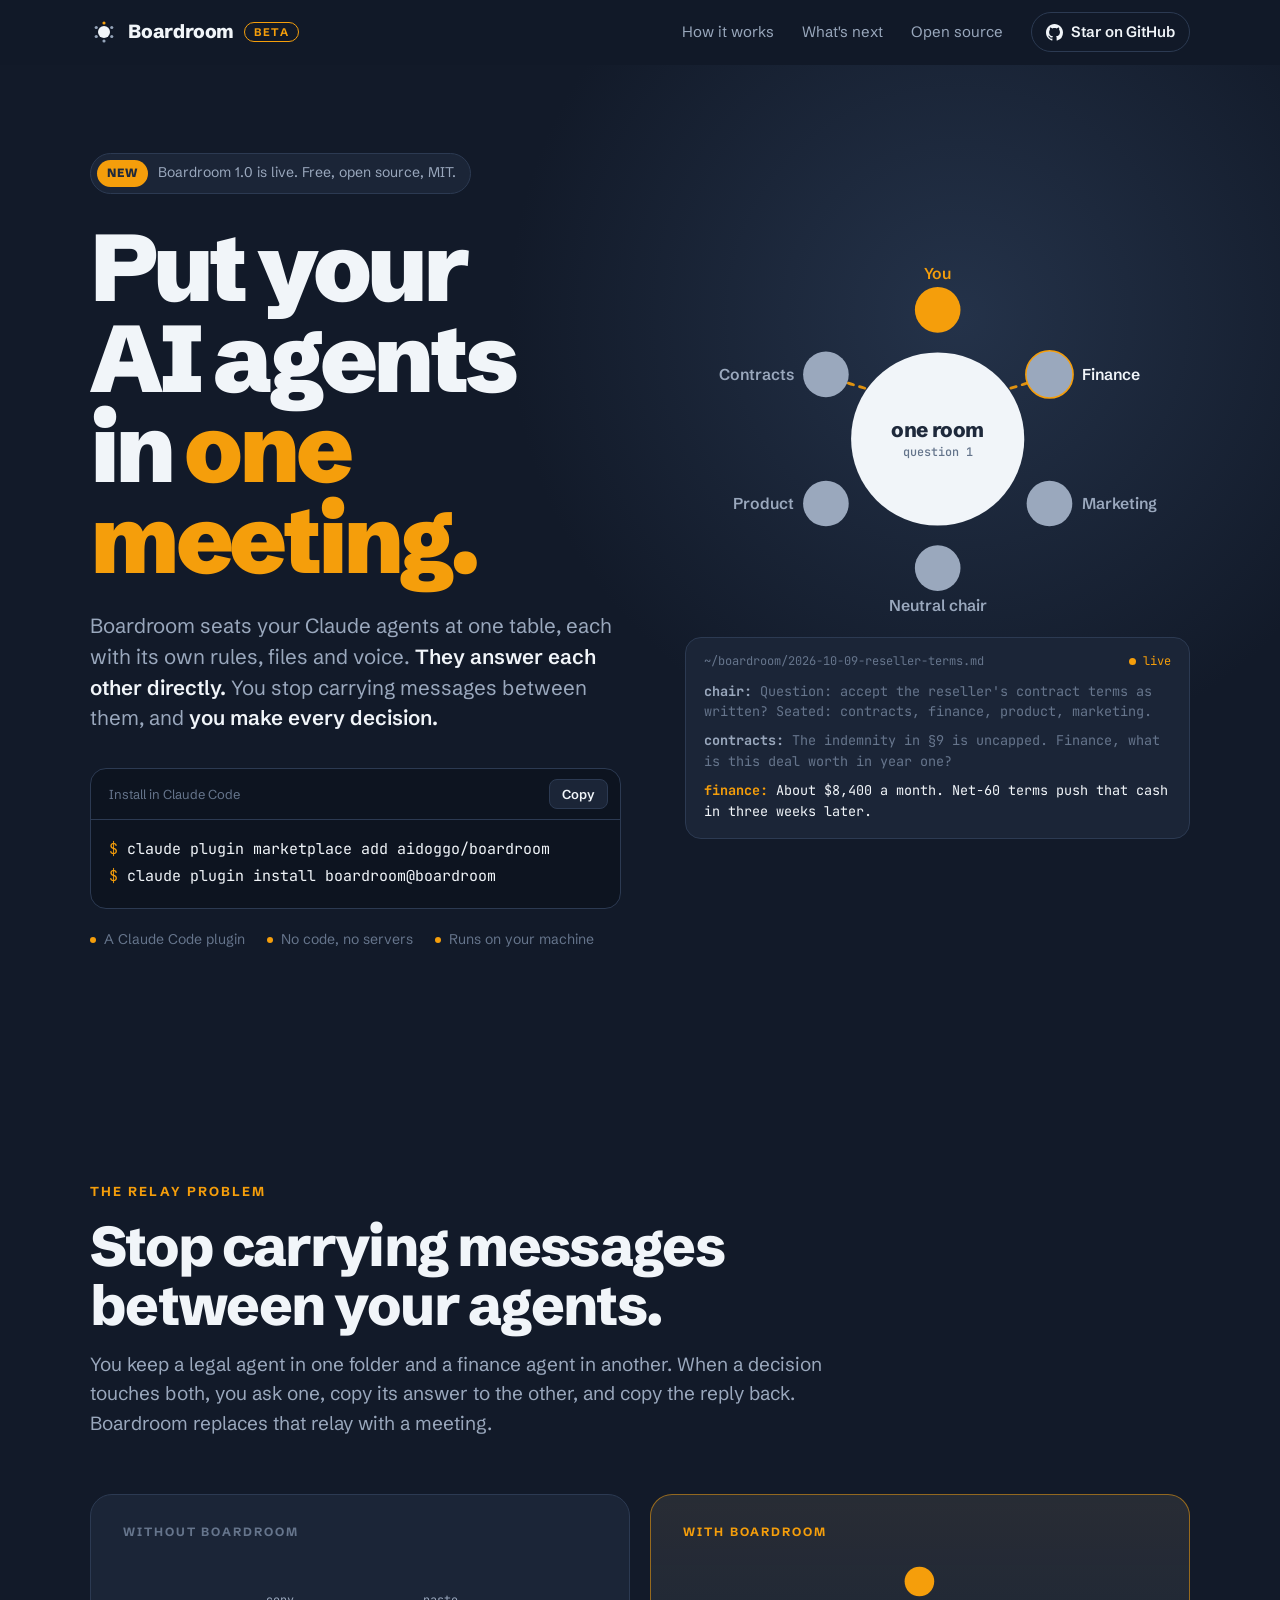
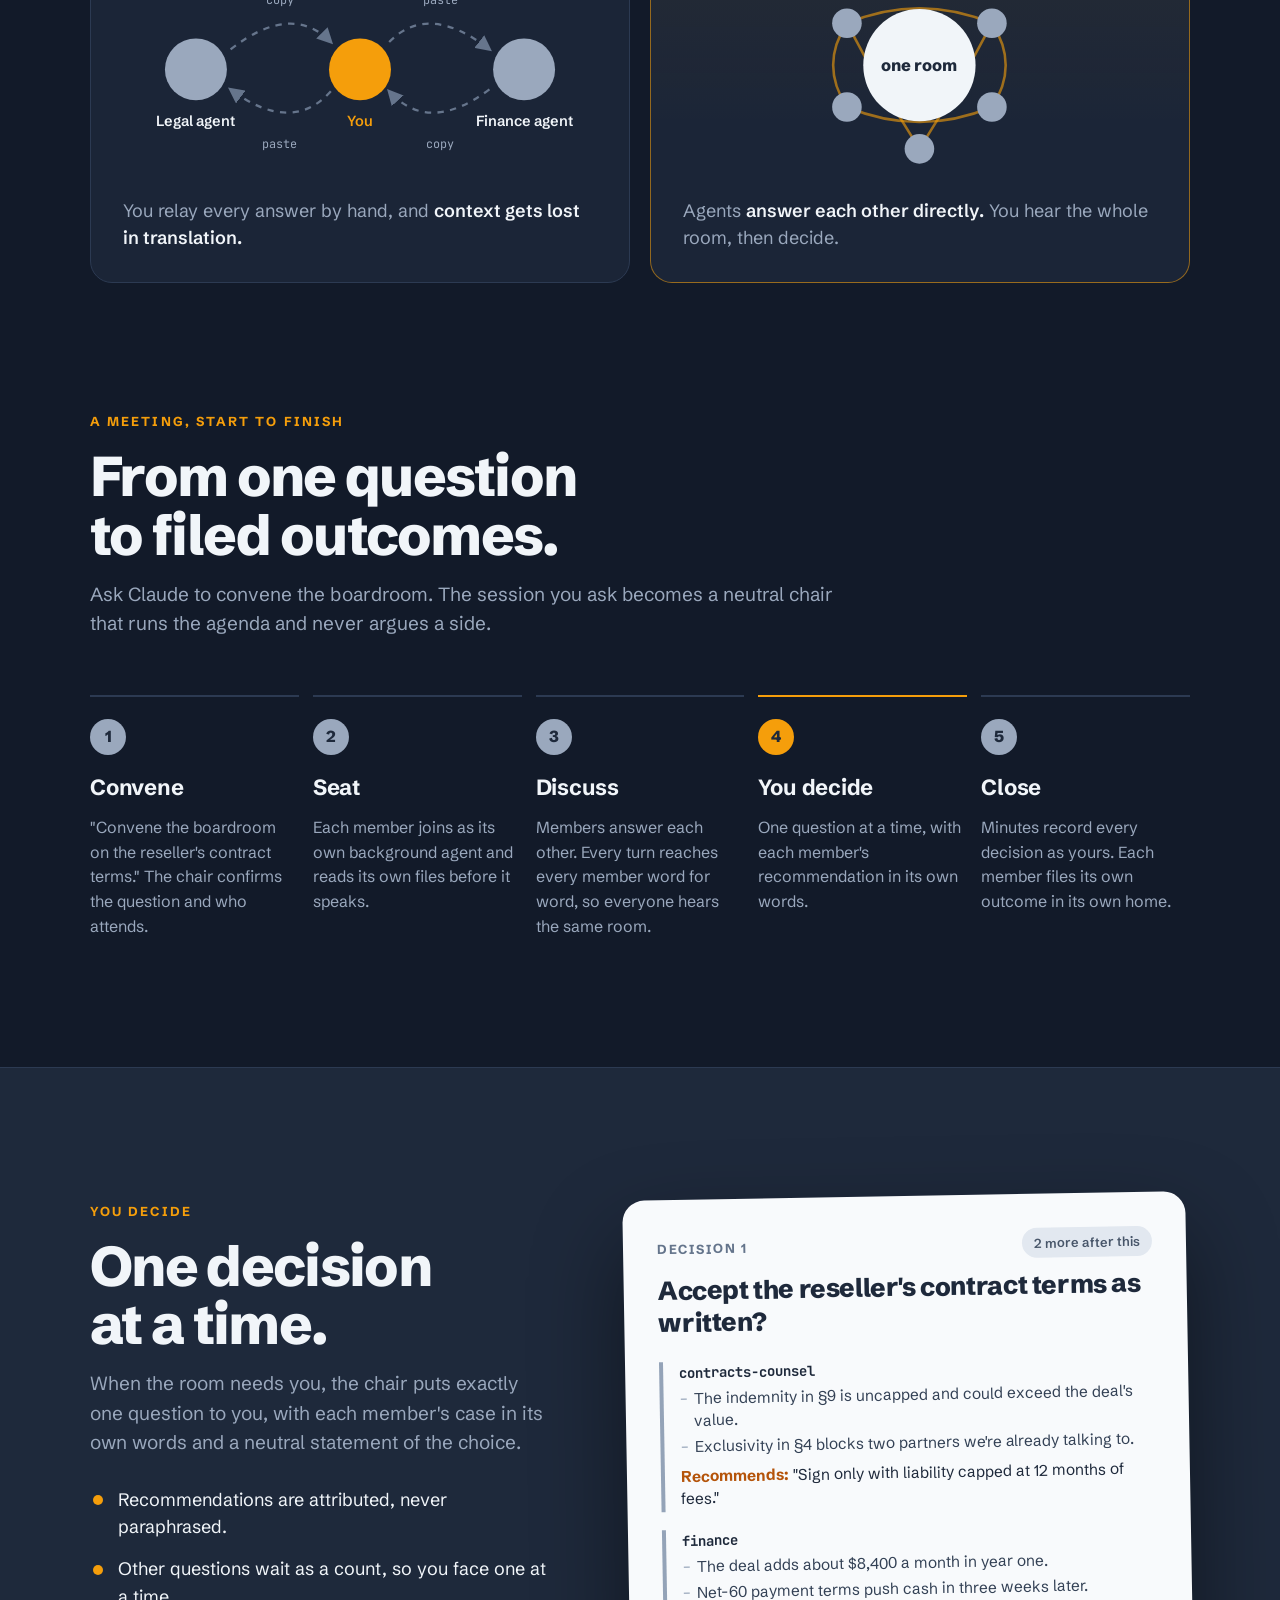
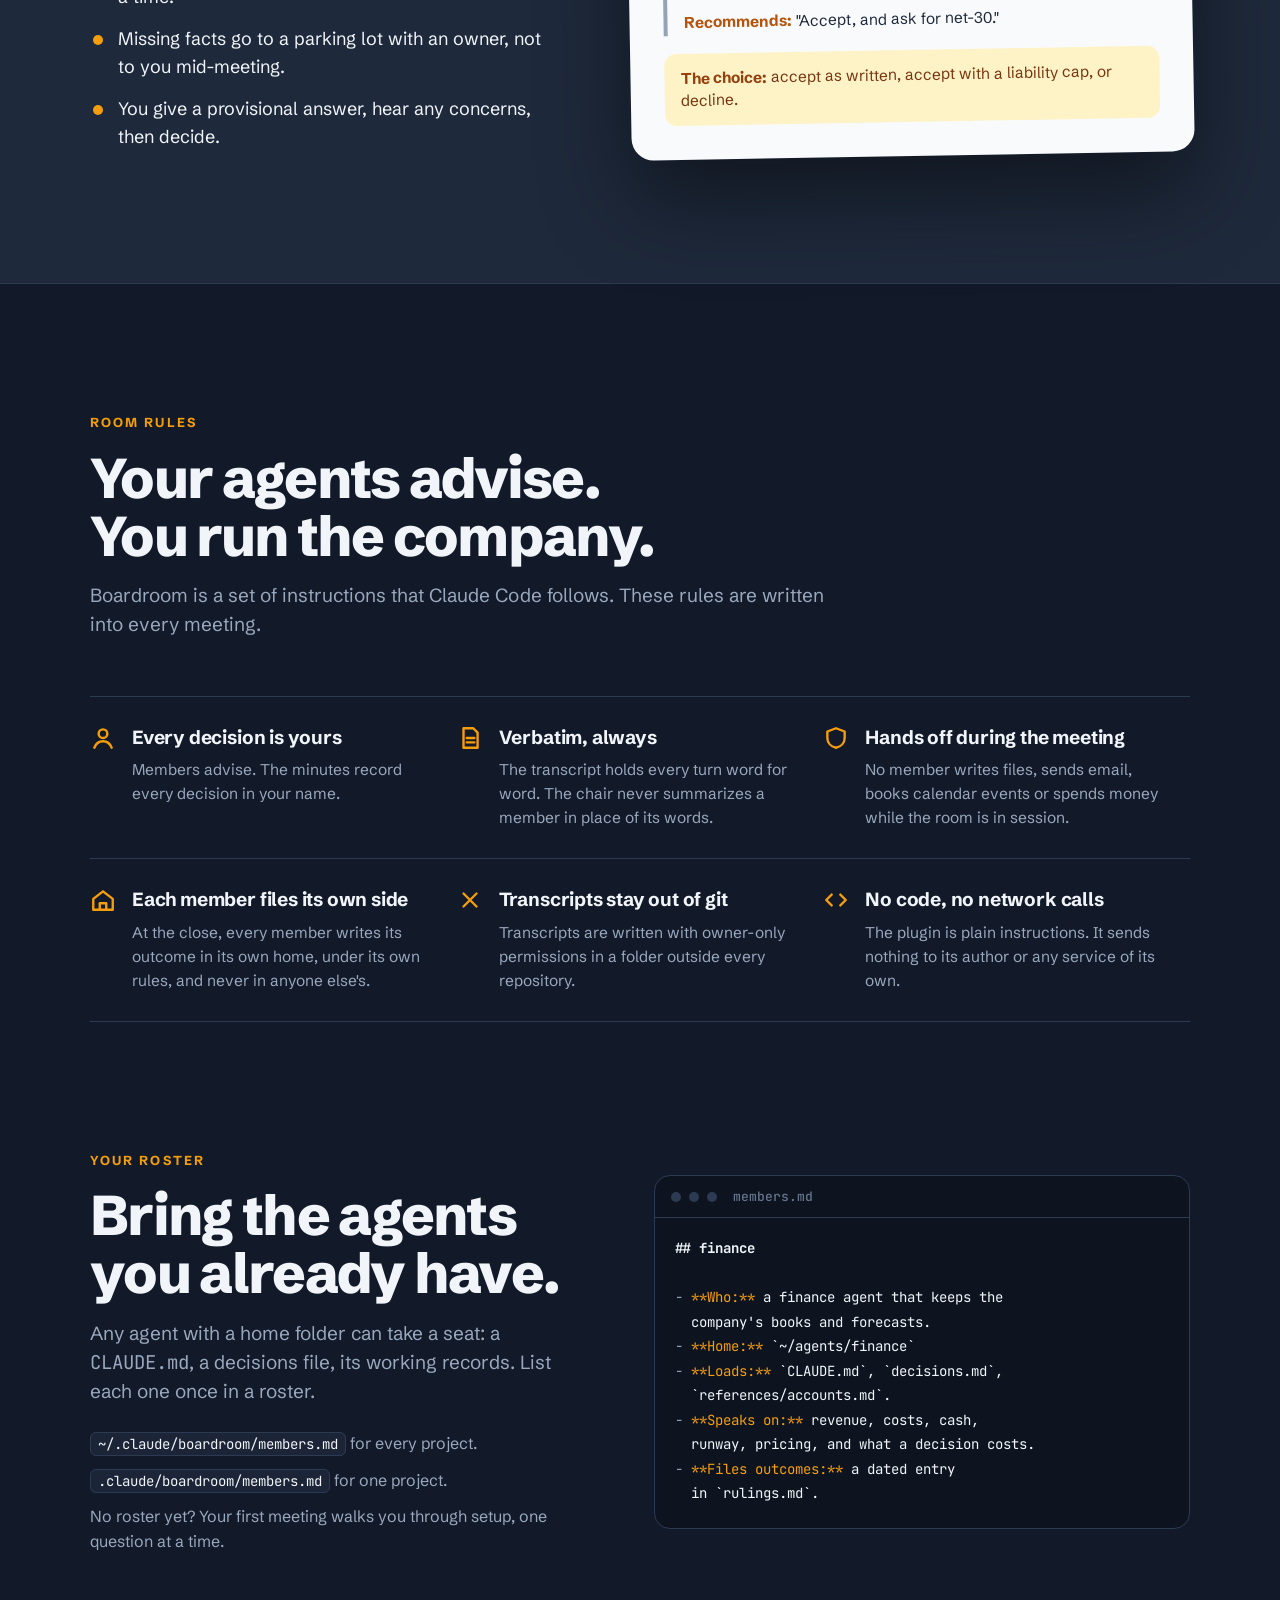
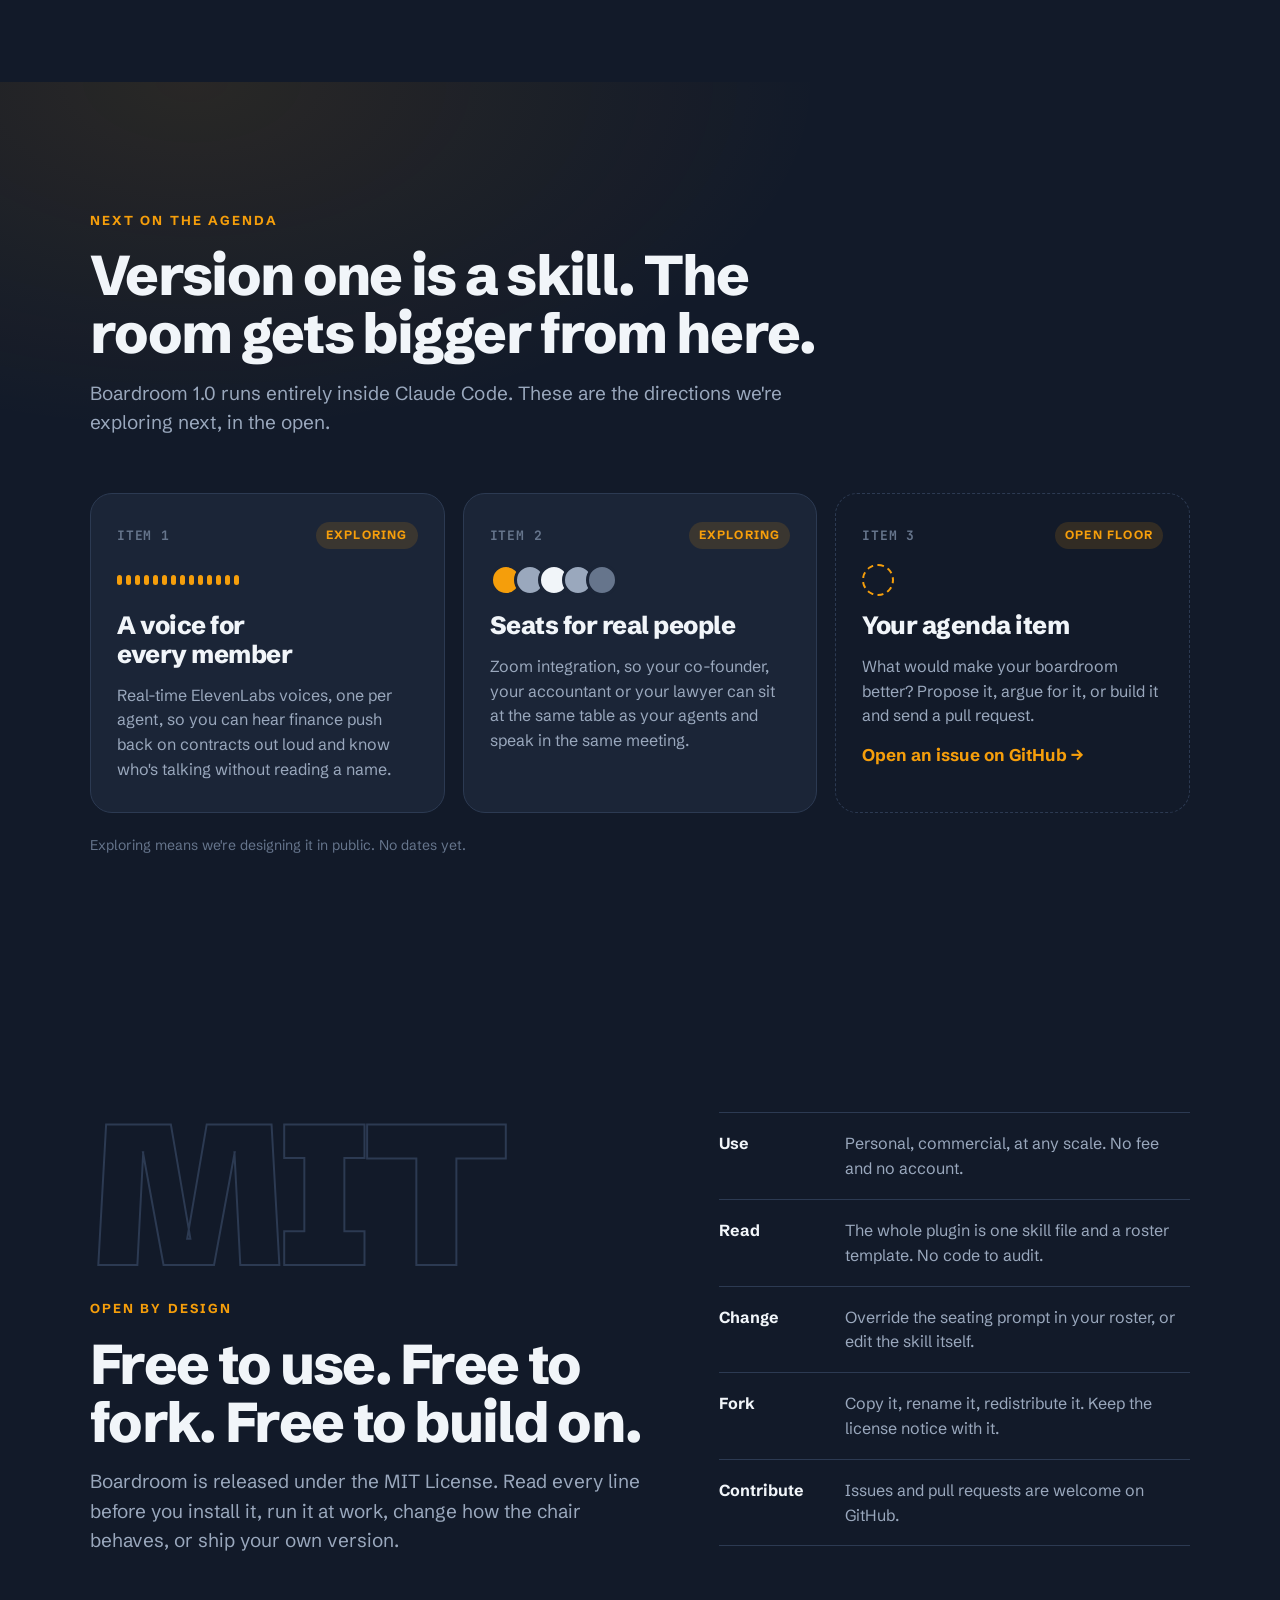
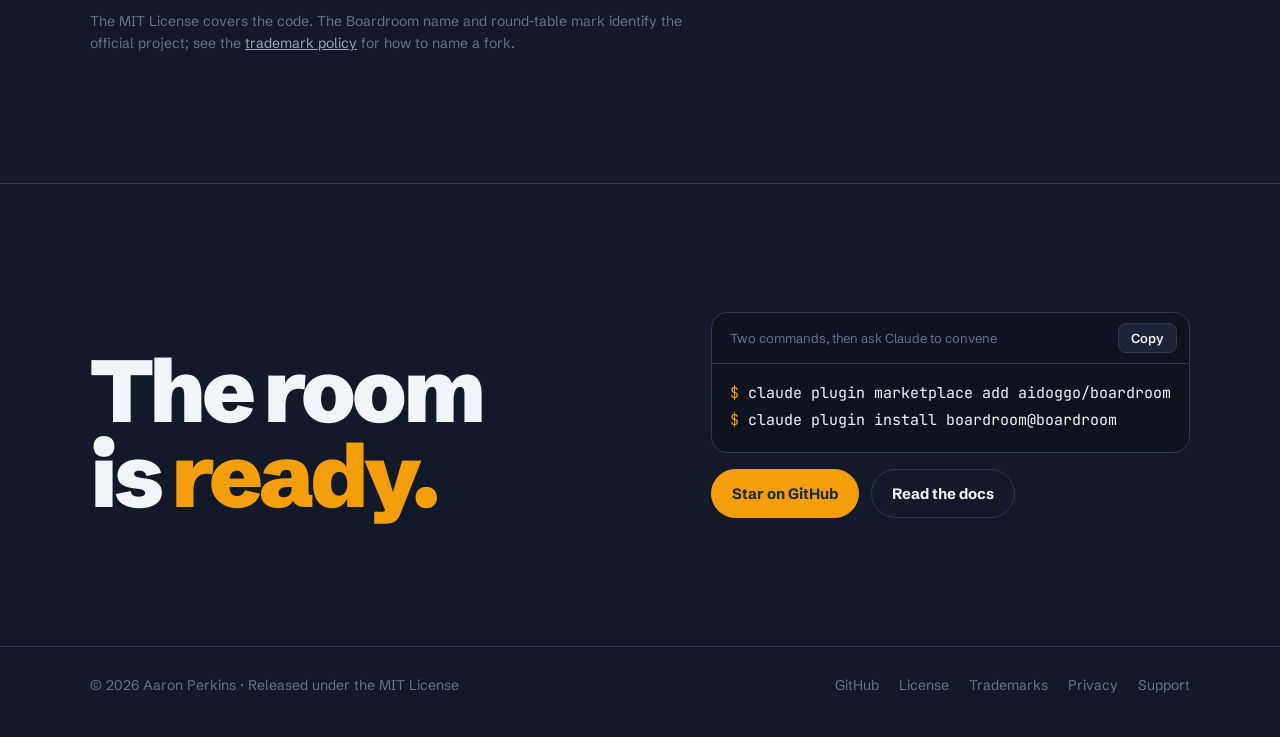
==== docs/index.html @ 05ef6724 "docs: add launch landing page and trademark policy Adds a GitHub Pages-ready landing page in docs/ (" ====
<!doctype html>
<html lang="en">
<head>
<meta charset="utf-8">
<meta name="viewport" content="width=device-width, initial-scale=1, viewport-fit=cover">
<title>Boardroom</title>
<meta name="description" content="Boardroom is a free, open-source Claude Code plugin that puts your AI agents in one meeting. They answer each other directly. You make every decision.">
<meta property="og:title" content="Boardroom: put your AI agents in one meeting">
<meta property="og:description" content="A free, open-source Claude Code plugin. Your agents answer each other directly, each with its own rules, files and voice. You make every decision.">
<meta property="og:image" content="https://aidoggo.github.io/boardroom/og.png">
<meta property="og:url" content="https://aidoggo.github.io/boardroom/">
<meta name="twitter:card" content="summary_large_image">
<link rel="icon" href="icon.png">
<link rel="preconnect" href="https://fonts.googleapis.com">
<link rel="preconnect" href="https://fonts.gstatic.com" crossorigin>
<link rel="stylesheet" href="https://fonts.googleapis.com/css2?family=Schibsted+Grotesk:wght@400;500;600;700;800;900&family=JetBrains+Mono:wght@400;500;700&display=swap">
<style>
/* Layout: one long dark boardroom. A live meeting at the top, then the agenda in the order a meeting runs. */
:root{
  color-scheme:dark;
  --night:#121a29;      /* page ground */
  --slate:#1e293b;      /* brand slate */
  --panel:#1b2537;      /* raised panels */
  --line:#2c3a52;       /* hairlines */
  --ink:#f1f5f9;        /* primary text, the table */
  --mute:#9aa8bd;       /* secondary text, member seats */
  --dim:#66758c;        /* captions */
  --amber:#f59e0b;      /* you */
  --amber-soft:rgba(245,158,11,.14);
  --paper:#f8fafc;      /* decision card */
  --paper-ink:#1e293b;
  --paper-mute:#475569;
  --display:"Schibsted Grotesk",-apple-system,"SF Pro Display",system-ui,sans-serif;
  --body:"Schibsted Grotesk",-apple-system,system-ui,"Segoe UI",sans-serif;
  --mono:"JetBrains Mono","SF Mono",ui-monospace,Menlo,Consolas,monospace;
  --wrap:1180px;
}
*{box-sizing:border-box}
html{scroll-behavior:smooth}
@media (prefers-reduced-motion:reduce){html{scroll-behavior:auto}}
body{margin:0;background:var(--night);color:var(--ink);font-family:var(--body);font-size:17px;line-height:1.55;-webkit-font-smoothing:antialiased;overflow-x:hidden}
a{color:inherit}
a:focus-visible,button:focus-visible{outline:2px solid var(--amber);outline-offset:3px;border-radius:6px}
.wrap{max-width:var(--wrap);margin:0 auto;padding-inline:clamp(16px,4vw,40px)}
h1,h2,h3{font-family:var(--display);text-wrap:balance;margin:0}
p{margin:0}
.eyebrow{font-size:13px;font-weight:700;letter-spacing:.16em;text-transform:uppercase;color:var(--amber)}
.mono{font-family:var(--mono)}
section{padding-block:clamp(72px,10vw,128px)}
.sec-head{display:grid;gap:16px;max-width:760px;margin-bottom:clamp(36px,5vw,56px)}
.sec-head h2{font-size:clamp(34px,5vw,56px);line-height:1.04;font-weight:800;letter-spacing:-.03em}
.sec-head p{font-size:19px;color:var(--mute);max-width:62ch}

/* top bar */
.bar{position:sticky;top:env(safe-area-inset-top,0px);z-index:10;background:rgba(18,26,41,.82);backdrop-filter:blur(12px);-webkit-backdrop-filter:blur(12px);border-bottom:1px solid transparent;transition:border-color .2s}
.bar.scrolled{border-bottom-color:var(--line)}
.bar .wrap{display:flex;align-items:center;justify-content:space-between;gap:16px;height:64px}
.brand{display:flex;align-items:center;gap:10px;font-weight:800;font-size:19px;letter-spacing:-.01em;text-decoration:none}
.brand svg{width:28px;height:28px;flex:none}
.beta{display:inline-block;font-size:11px;font-weight:700;letter-spacing:.14em;color:var(--amber);border:1.5px solid var(--amber);border-radius:999px;padding:3px 9px 2px;line-height:1.2}
.nav{display:flex;align-items:center;gap:clamp(12px,2.4vw,28px);font-size:15px;color:var(--mute)}
.nav a{text-decoration:none}
.nav a:hover{color:var(--ink)}
.nav .hide-sm{display:inline}
@media (max-width:720px){.nav .hide-sm{display:none}}
.gh{display:inline-flex;align-items:center;gap:8px;color:var(--ink)!important;border:1px solid var(--line);border-radius:999px;padding:7px 14px;font-weight:600}
.gh:hover{border-color:var(--mute)}
.gh svg{width:17px;height:17px}

/* hero */
.hero{padding-block:clamp(40px,7vw,88px) clamp(56px,8vw,104px);position:relative;overflow:hidden}
.hero::before{content:"";position:absolute;inset:-20% -10% auto auto;width:900px;height:900px;background:radial-gradient(closest-side,rgba(38,53,77,.9),transparent);pointer-events:none}
.hero .wrap{position:relative;display:grid;grid-template-columns:minmax(0,1.05fr) minmax(0,1fr);gap:clamp(32px,5vw,72px);align-items:center}
@media (max-width:960px){.hero .wrap{grid-template-columns:minmax(0,1fr)}}
.launch{display:inline-flex;flex-wrap:wrap;align-items:center;gap:10px;font-size:14px;color:var(--mute);border:1px solid var(--line);background:var(--panel);border-radius:999px;padding:6px 14px 6px 6px;margin-bottom:28px}
.launch b{background:var(--amber);color:var(--slate);font-weight:800;font-size:12px;letter-spacing:.08em;border-radius:999px;padding:4px 10px}
.hero h1{font-size:clamp(46px,7.4vw,96px);line-height:.96;font-weight:900;letter-spacing:-.045em;margin-bottom:26px}
.hero h1 em{font-style:normal;color:var(--amber)}
.lede{font-size:clamp(18px,1.6vw,21px);line-height:1.5;color:var(--mute);max-width:34em;margin-bottom:34px}
.lede strong{color:var(--ink);font-weight:600}
.install{background:#0d1420;border:1px solid var(--line);border-radius:16px;overflow:hidden;max-width:560px}
.install-top{display:flex;align-items:center;justify-content:space-between;gap:12px;padding:10px 12px 10px 18px;border-bottom:1px solid var(--line);font-size:13px;color:var(--dim)}
.install pre{margin:0;padding:16px 18px 18px;font-family:var(--mono);font-size:clamp(13px,1.35vw,15px);line-height:1.8;color:var(--ink);overflow-x:auto;white-space:pre}
.install pre i{font-style:normal;color:var(--amber);user-select:none}
.copy{font:600 13px var(--body);color:var(--ink);background:var(--panel);border:1px solid var(--line);border-radius:8px;padding:6px 12px;cursor:pointer}
.copy:hover{border-color:var(--mute)}
.copy.ok{color:var(--amber);border-color:var(--amber)}
.hero-meta{display:flex;flex-wrap:wrap;gap:8px 22px;margin-top:20px;font-size:14px;color:var(--dim)}
.hero-meta span{display:inline-flex;align-items:center;gap:8px}
.hero-meta span::before{content:"";width:6px;height:6px;border-radius:50%;background:var(--amber)}

/* the live table */
.room{display:grid;gap:18px;min-width:0}
.table-svg{width:100%;max-width:560px;justify-self:center;height:auto;overflow:visible}
.seat{fill:var(--mute);transition:fill .4s}
.seat.you{fill:var(--amber)}
.seat-label{font:600 40px var(--body);fill:var(--mute);transition:fill .4s}
.seat-label.you{fill:var(--amber)}
.seat-label.on{fill:var(--ink)}
.ring{fill:none;stroke:var(--amber);stroke-width:8;opacity:0;transform-box:fill-box;transform-origin:center}
.ring.on{opacity:1;animation:pulse 1.6s ease-out infinite}
@keyframes pulse{0%{transform:scale(1);opacity:.95}100%{transform:scale(1.9);opacity:0}}
.pass{fill:none;stroke:var(--amber);stroke-width:7;stroke-linecap:round;stroke-dasharray:14 16;opacity:0;transition:opacity .35s}
.pass.on{opacity:.9;animation:flow 1s linear infinite}
@keyframes flow{to{stroke-dashoffset:-30}}
.tabletop{fill:var(--ink)}
.table-word{font:800 52px var(--display);fill:var(--slate);letter-spacing:-.02em}
.table-sub{font:500 30px var(--mono);fill:#64748b}
.transcript{background:var(--panel);border:1px solid var(--line);border-radius:16px;padding:14px 18px 16px;font-family:var(--mono);font-size:13.5px;line-height:1.55;max-width:560px;width:100%;justify-self:center;min-width:0}
.transcript-top{display:flex;justify-content:space-between;gap:12px;color:var(--dim);font-size:12px;margin-bottom:10px}
.live{display:inline-flex;align-items:center;gap:7px;color:var(--amber)}
.live::before{content:"";width:7px;height:7px;border-radius:50%;background:var(--amber);animation:blink 1.4s ease-in-out infinite}
@keyframes blink{50%{opacity:.25}}
.turns{display:grid;gap:8px;min-height:9.6em}
.turn{color:var(--dim);transition:color .4s}
.turn:last-child{color:var(--ink)}
.turn b{font-weight:700;color:var(--mute)}
.turn:last-child b{color:var(--amber)}
.turn.enter{animation:rise .45s ease-out}
@keyframes rise{from{transform:translateY(8px);opacity:.2}to{transform:none;opacity:1}}

/* relay */
.relay{display:grid;grid-template-columns:repeat(2,minmax(0,1fr));gap:20px}
@media (max-width:820px){.relay{grid-template-columns:minmax(0,1fr)}}
.panel{border:1px solid var(--line);border-radius:22px;padding:28px clamp(20px,3vw,32px) 30px;background:var(--panel);display:grid;gap:18px;align-content:start}
.panel.on{border-color:rgba(245,158,11,.55);background:linear-gradient(180deg,rgba(245,158,11,.06),transparent 60%),var(--panel)}
.tag{font-size:12px;font-weight:700;letter-spacing:.16em;color:var(--dim)}
.panel.on .tag{color:var(--amber)}
.panel svg{width:100%;height:auto;max-width:100%}
.panel p{font-size:18px;color:var(--mute)}
.panel p b{color:var(--ink);font-weight:600}

/* steps */
.steps{list-style:none;margin:0;padding:0;display:grid;grid-template-columns:repeat(5,minmax(0,1fr));gap:14px;counter-reset:step}
@media (max-width:1060px){.steps{grid-template-columns:repeat(2,minmax(0,1fr))}}
@media (max-width:560px){.steps{grid-template-columns:minmax(0,1fr)}}
.steps li{counter-increment:step;border-top:2px solid var(--line);padding-top:22px;display:grid;gap:10px;align-content:start}
.steps li::before{content:counter(step);width:36px;height:36px;border-radius:50%;background:var(--mute);color:var(--slate);font-weight:800;font-size:16px;display:grid;place-items:center;margin-bottom:6px}
.steps li.me{border-top-color:var(--amber)}
.steps li.me::before{background:var(--amber)}
.steps h3{font-size:22px;font-weight:700;letter-spacing:-.01em}
.steps p{color:var(--mute);font-size:16px}
@media (max-width:1060px){.steps li:last-child{grid-column:1/-1}}
@media (max-width:560px){.steps li:last-child{grid-column:auto}}

/* decision */
.decide{background:var(--slate);border-block:1px solid var(--line)}
.decide .wrap{display:grid;grid-template-columns:minmax(0,.9fr) minmax(0,1.1fr);gap:clamp(36px,6vw,80px);align-items:center}
@media (max-width:960px){.decide .wrap{grid-template-columns:minmax(0,1fr)}}
.decide .sec-head{margin-bottom:28px}
.points{list-style:none;margin:0;padding:0;display:grid;gap:14px}
.points li{position:relative;padding-left:28px;font-size:18px}
.points li::before{content:"";position:absolute;left:3px;top:.55em;width:10px;height:10px;border-radius:50%;background:var(--amber)}
.card{background:var(--paper);color:var(--paper-ink);border-radius:22px;padding:clamp(22px,3vw,34px);box-shadow:0 40px 90px rgba(0,0,0,.45);min-width:0;transform:rotate(-1deg)}
@media (prefers-reduced-motion:no-preference){.card{transition:transform .4s}.card:hover{transform:rotate(0)}}
.card-top{display:flex;flex-wrap:wrap;justify-content:space-between;align-items:center;gap:10px;font-size:13px;font-weight:700;letter-spacing:.12em;color:#64748b;margin-bottom:12px}
.pill{font-weight:600;letter-spacing:0;font-size:13px;background:#e2e8f0;color:var(--paper-mute);border-radius:999px;padding:5px 12px}
.card-q{font-size:clamp(21px,2.4vw,26px);font-weight:800;line-height:1.22;letter-spacing:-.015em;margin-bottom:22px}
.member{border-left:4px solid #94a3b8;padding:2px 0 2px 16px;margin-bottom:18px}
.member h4{margin:0 0 6px;font:700 14px var(--mono)}
.member ul{list-style:none;margin:0;padding:0;display:grid;gap:4px}
.member li{font-size:15.5px;line-height:1.42;color:#334155;padding-left:14px;position:relative}
.member li::before{content:"–";position:absolute;left:0;color:#94a3b8}
.rec{margin-top:8px;font-size:15.5px;line-height:1.42}
.rec b{color:#b45309}
.choice{background:#fef3c7;border-radius:12px;padding:14px 16px;font-size:15.5px;line-height:1.42;color:#78350f}
.choice b{color:#92400e}

/* rules */
.rules{display:grid;grid-template-columns:repeat(3,minmax(0,1fr));gap:0;border-top:1px solid var(--line)}
@media (max-width:900px){.rules{grid-template-columns:repeat(2,minmax(0,1fr))}}
@media (max-width:560px){.rules{grid-template-columns:minmax(0,1fr)}}
.rule{padding:26px 24px 28px 0;border-bottom:1px solid var(--line);display:grid;grid-template-columns:28px minmax(0,1fr);gap:14px;align-items:start}
.rule svg{width:26px;height:26px;margin-top:2px}
.rule h3{font-size:19px;font-weight:700;margin-bottom:6px;letter-spacing:-.01em}
.rule p{font-size:15.5px;color:var(--mute)}

/* roster */
.roster .wrap{display:grid;grid-template-columns:minmax(0,1fr) minmax(0,1.1fr);gap:clamp(32px,6vw,80px);align-items:center}
@media (max-width:960px){.roster .wrap{grid-template-columns:minmax(0,1fr)}}
.file{background:#0d1420;border:1px solid var(--line);border-radius:16px;overflow:hidden;min-width:0}
.file-top{display:flex;align-items:center;gap:8px;padding:12px 16px;border-bottom:1px solid var(--line);font:500 13px var(--mono);color:var(--dim)}
.file-top i{width:10px;height:10px;border-radius:50%;background:var(--line);display:inline-block}
.file pre{margin:0;padding:18px 20px 22px;font:14px/1.75 var(--mono);color:var(--mute);overflow-x:auto}
.file .h{color:var(--ink);font-weight:700}
.file .k{color:var(--amber)}
.file .c{color:var(--ink)}
.roster .sec-head{margin-bottom:24px}
.paths{display:grid;gap:12px;font-size:16px;color:var(--mute)}
.paths code{font-family:var(--mono);font-size:14px;color:var(--ink);background:var(--panel);border:1px solid var(--line);border-radius:6px;padding:2px 7px;word-break:break-all}

/* agenda */
.agenda-wrap{background:radial-gradient(900px 500px at 15% 0%,rgba(245,158,11,.10),transparent 70%),var(--night)}
.agenda{display:grid;grid-template-columns:repeat(3,minmax(0,1fr));gap:18px}
@media (max-width:960px){.agenda{grid-template-columns:minmax(0,1fr)}}
.item{border:1px solid var(--line);border-radius:22px;padding:28px 26px 30px;background:var(--panel);display:grid;gap:14px;align-content:start}
.item.open{border-style:dashed;background:transparent}
.item-top{display:flex;justify-content:space-between;align-items:center;gap:12px}
.item-num{font:700 13px var(--mono);color:var(--dim);letter-spacing:.06em}
.status{font-size:12px;font-weight:700;letter-spacing:.1em;text-transform:uppercase;color:var(--amber);background:var(--amber-soft);border-radius:999px;padding:4px 10px}
.item h3{font-size:25px;font-weight:800;letter-spacing:-.02em;line-height:1.15}
.item p{color:var(--mute);font-size:16px}
.item a.cta-link{font-weight:700;color:var(--amber);text-decoration:none}
.item a.cta-link:hover{text-decoration:underline}
.wave{display:flex;align-items:center;gap:4px;height:34px}
.wave span{width:5px;border-radius:3px;background:var(--amber);height:30%}
@media (prefers-reduced-motion:no-preference){.wave span{animation:wave 1.1s ease-in-out infinite}}
.wave span:nth-child(2n){animation-delay:-.3s}.wave span:nth-child(3n){animation-delay:-.6s}.wave span:nth-child(5n){animation-delay:-.85s}
@keyframes wave{0%,100%{height:22%}50%{height:100%}}
.faces{display:flex;align-items:center;height:34px}
.faces i{width:32px;height:32px;border-radius:50%;border:3px solid var(--panel);margin-left:-8px;display:inline-block}
.faces i:first-child{margin-left:0}
.faces i.empty-seat{border:2px dashed var(--amber);background:transparent}
.agenda-note{margin-top:22px;font-size:14px;color:var(--dim)}

/* open source */
.open .wrap{display:grid;gap:clamp(36px,5vw,56px)}
.license{display:grid;grid-template-columns:minmax(0,1.2fr) minmax(0,1fr);gap:clamp(28px,5vw,64px);align-items:start}
@media (max-width:900px){.license{grid-template-columns:minmax(0,1fr)}}
.big-mit{font:900 clamp(96px,16vw,200px)/.82 var(--display);letter-spacing:-.06em;color:transparent;-webkit-text-stroke:2px var(--line);margin-bottom:22px;user-select:none}
.freedoms{list-style:none;margin:0;padding:0;display:grid;gap:0;border-top:1px solid var(--line)}
.freedoms li{display:grid;grid-template-columns:110px minmax(0,1fr);gap:16px;padding:18px 0;border-bottom:1px solid var(--line);font-size:16px;color:var(--mute)}
@media (max-width:480px){.freedoms li{grid-template-columns:minmax(0,1fr);gap:4px}}
.freedoms b{color:var(--ink);font-weight:700}
.fine{font-size:14px;color:var(--dim);max-width:70ch}
.fine a{color:var(--mute)}

/* final */
.final{text-align:left;border-top:1px solid var(--line)}
.final .wrap{display:grid;grid-template-columns:minmax(0,1fr) minmax(0,auto);gap:32px;align-items:end}
@media (max-width:900px){.final .wrap{grid-template-columns:minmax(0,1fr)}}
.final h2{font-size:clamp(44px,7vw,88px);line-height:.96;font-weight:900;letter-spacing:-.045em}
.final h2 em{font-style:normal;color:var(--amber)}
.final .install{width:100%}
.btns{display:flex;flex-wrap:wrap;gap:12px;margin-top:16px}
.btn{display:inline-flex;align-items:center;gap:8px;font-weight:700;font-size:15px;text-decoration:none;border-radius:999px;padding:12px 20px;border:1px solid var(--line)}
.btn.primary{background:var(--amber);color:var(--slate);border-color:var(--amber)}
.btn.primary:hover{filter:brightness(1.08)}
.btn:not(.primary):hover{border-color:var(--mute)}
footer{border-top:1px solid var(--line);padding-block:28px 40px;font-size:14px;color:var(--dim)}
footer .wrap{display:flex;flex-wrap:wrap;justify-content:space-between;gap:12px 24px}
footer nav{display:flex;flex-wrap:wrap;gap:8px 20px}
footer a{text-decoration:none}
footer a:hover{color:var(--ink)}
@media (prefers-reduced-motion:reduce){*,*::before,*::after{animation:none!important;transition:none!important}}
</style>
</head>
<body>

<header class="bar" id="bar">
  <div class="wrap">
    <a class="brand" href="#top" aria-label="Boardroom home">
      <svg viewBox="0 0 1024 1024" aria-hidden="true"><circle cx="512" cy="512" r="220" fill="#f1f5f9"/><circle cx="512" cy="184" r="58" fill="#f59e0b"/><circle cx="228" cy="348" r="58" fill="#94a3b8"/><circle cx="796" cy="348" r="58" fill="#94a3b8"/><circle cx="228" cy="676" r="58" fill="#94a3b8"/><circle cx="796" cy="676" r="58" fill="#94a3b8"/><circle cx="512" cy="840" r="58" fill="#94a3b8"/></svg>
      Boardroom <span class="beta">BETA</span>
    </a>
    <nav class="nav" aria-label="Main">
      <a class="hide-sm" href="#how">How it works</a>
      <a class="hide-sm" href="#agenda">What's next</a>
      <a class="hide-sm" href="#open">Open source</a>
      <a class="gh" href="https://github.com/aidoggo/boardroom">
        <svg viewBox="0 0 16 16" fill="currentColor" aria-hidden="true"><path d="M8 0C3.58 0 0 3.58 0 8c0 3.54 2.29 6.53 5.47 7.59.4.07.55-.17.55-.38 0-.19-.01-.82-.01-1.49-2.01.37-2.53-.49-2.69-.94-.09-.23-.48-.94-.82-1.13-.28-.15-.68-.52-.01-.53.63-.01 1.08.58 1.23.82.72 1.21 1.87.87 2.33.66.07-.52.28-.87.51-1.07-1.78-.2-3.64-.89-3.64-3.95 0-.87.31-1.59.82-2.15-.08-.2-.36-1.02.08-2.12 0 0 .67-.21 2.2.82.64-.18 1.32-.27 2-.27.68 0 1.36.09 2 .27 1.53-1.04 2.2-.82 2.2-.82.44 1.1.16 1.92.08 2.12.51.56.82 1.27.82 2.15 0 3.07-1.87 3.75-3.65 3.95.29.25.54.73.54 1.48 0 1.07-.01 1.93-.01 2.2 0 .21.15.46.55.38A8.013 8.013 0 0016 8c0-4.42-3.58-8-8-8z"/></svg>
        Star on GitHub
      </a>
    </nav>
  </div>
</header>

<main id="top">

<!-- HERO -->
<section class="hero">
  <div class="wrap">
    <div>
      <div class="launch"><b>NEW</b> Boardroom 1.0 is live. Free, open source, MIT.</div>
      <h1>Put your AI agents in <em>one meeting.</em></h1>
      <p class="lede">Boardroom seats your Claude agents at one table, each with its own rules, files and voice. <strong>They answer each other directly.</strong> You stop carrying messages between them, and <strong>you make every decision.</strong></p>
      <div class="install">
        <div class="install-top"><span>Install in Claude Code</span><button class="copy" type="button" id="copy-hero" data-copy="claude plugin marketplace add aidoggo/boardroom&#10;claude plugin install boardroom@boardroom">Copy</button></div>
        <pre><i>$ </i>claude plugin marketplace add aidoggo/boardroom
<i>$ </i>claude plugin install boardroom@boardroom</pre>
      </div>
      <div class="hero-meta"><span>A Claude Code plugin</span><span>No code, no servers</span><span>Runs on your machine</span></div>
    </div>

    <div class="room" aria-label="A Boardroom meeting in progress">
      <svg class="table-svg" viewBox="-130 70 1284 900" role="img" aria-label="A round table with you at the head, four member agents and a neutral chair">
        <path class="pass" id="p-contracts-finance" d="M228 348 Q512 470 796 348"/>
        <path class="pass" id="p-finance-contracts" d="M796 348 Q512 470 228 348"/>
        <path class="pass" id="p-product-room" d="M228 676 Q512 560 796 348"/>
        <path class="pass" id="p-chair-you" d="M512 840 L512 184"/>
        <path class="pass" id="p-you-room" d="M512 184 Q560 512 512 840"/>
        <path class="pass" id="p-marketing-product" d="M796 676 Q512 560 228 676"/>
        <circle class="tabletop" cx="512" cy="512" r="220"/>
        <text class="table-word" x="512" y="508" text-anchor="middle">one room</text>
        <text class="table-sub" x="512" y="556" text-anchor="middle" id="decision-count">question 1</text>
        <g id="seats">
          <circle class="ring" data-ring="you" cx="512" cy="184" r="58"/>
          <circle class="ring" data-ring="contracts" cx="228" cy="348" r="58"/>
          <circle class="ring" data-ring="finance" cx="796" cy="348" r="58"/>
          <circle class="ring" data-ring="product" cx="228" cy="676" r="58"/>
          <circle class="ring" data-ring="marketing" cx="796" cy="676" r="58"/>
          <circle class="ring" data-ring="chair" cx="512" cy="840" r="58"/>
          <circle class="seat you" cx="512" cy="184" r="58"/>
          <circle class="seat" cx="228" cy="348" r="58"/>
          <circle class="seat" cx="796" cy="348" r="58"/>
          <circle class="seat" cx="228" cy="676" r="58"/>
          <circle class="seat" cx="796" cy="676" r="58"/>
          <circle class="seat" cx="512" cy="840" r="58"/>
        </g>
        <text class="seat-label you" data-label="you" x="512" y="106" text-anchor="middle">You</text>
        <text class="seat-label" data-label="contracts" x="146" y="362" text-anchor="end">Contracts</text>
        <text class="seat-label" data-label="finance" x="878" y="362">Finance</text>
        <text class="seat-label" data-label="product" x="146" y="690" text-anchor="end">Product</text>
        <text class="seat-label" data-label="marketing" x="878" y="690">Marketing</text>
        <text class="seat-label" data-label="chair" x="512" y="948" text-anchor="middle">Neutral chair</text>
      </svg>
      <div class="transcript" aria-live="off">
        <div class="transcript-top"><span>~/boardroom/2026-10-09-reseller-terms.md</span><span class="live">live</span></div>
        <div class="turns" id="turns">
          <div class="turn"><b>chair:</b> Question: accept the reseller's contract terms as written? Seated: contracts, finance, product, marketing.</div>
          <div class="turn"><b>contracts:</b> The indemnity in §9 is uncapped. Finance, what is this deal worth in year one?</div>
          <div class="turn"><b>finance:</b> About $8,400 a month. Net-60 terms push that cash in three weeks later.</div>
        </div>
      </div>
    </div>
  </div>
</section>

<!-- RELAY -->
<section id="why">
  <div class="wrap">
    <div class="sec-head">
      <div class="eyebrow">The relay problem</div>
      <h2>Stop carrying messages between your agents.</h2>
      <p>You keep a legal agent in one folder and a finance agent in another. When a decision touches both, you ask one, copy its answer to the other, and copy the reply back. Boardroom replaces that relay with a meeting.</p>
    </div>
    <div class="relay">
      <div class="panel">
        <div class="tag">WITHOUT BOARDROOM</div>
        <svg viewBox="0 0 520 240" aria-hidden="true">
          <defs><marker id="arr" viewBox="0 0 10 10" refX="8" refY="5" markerWidth="7" markerHeight="7" orient="auto"><path d="M0 0L10 5L0 10z" fill="#66758c"/></marker></defs>
          <g fill="none" stroke="#66758c" stroke-width="2.5" stroke-dasharray="7 7" marker-end="url(#arr)">
            <path d="M118 98 Q 185 46 228 90"/><path d="M228 144 Q 185 192 118 142"/>
            <path d="M292 90 Q 335 46 402 98"/><path d="M402 142 Q 335 192 292 144"/>
          </g>
          <g font-family="JetBrains Mono, monospace" font-size="13" fill="#9aa8bd" text-anchor="middle"><text x="172" y="48">copy</text><text x="172" y="206">paste</text><text x="348" y="48">paste</text><text x="348" y="206">copy</text></g>
          <circle cx="80" cy="120" r="34" fill="#9aa8bd"/><circle cx="440" cy="120" r="34" fill="#9aa8bd"/><circle cx="260" cy="120" r="34" fill="#f59e0b"/>
          <g font-family="Schibsted Grotesk, system-ui, sans-serif" font-size="16" font-weight="600" text-anchor="middle"><text x="80" y="182" fill="#f1f5f9">Legal agent</text><text x="440" y="182" fill="#f1f5f9">Finance agent</text><text x="260" y="182" fill="#f59e0b">You</text></g>
        </svg>
        <p>You relay every answer by hand, and <b>context gets lost in translation.</b></p>
      </div>
      <div class="panel on">
        <div class="tag">WITH BOARDROOM</div>
        <svg viewBox="0 0 520 240" aria-hidden="true">
          <g transform="translate(116 -28) scale(.28)">
            <g stroke="#f59e0b" stroke-opacity=".6" stroke-width="10" fill="none">
              <path d="M228 348 Q 512 230 796 348"/><path d="M228 676 Q 512 794 796 676"/><path d="M228 348 Q 120 512 228 676"/><path d="M796 348 Q 904 512 796 676"/><path d="M228 348 Q 360 600 512 840"/><path d="M796 348 Q 664 600 512 840"/>
            </g>
            <circle cx="512" cy="512" r="220" fill="#f1f5f9"/><circle cx="512" cy="184" r="58" fill="#f59e0b"/><circle cx="228" cy="348" r="58" fill="#9aa8bd"/><circle cx="796" cy="348" r="58" fill="#9aa8bd"/><circle cx="228" cy="676" r="58" fill="#9aa8bd"/><circle cx="796" cy="676" r="58" fill="#9aa8bd"/><circle cx="512" cy="840" r="58" fill="#9aa8bd"/>
            <text x="512" y="535" font-family="Schibsted Grotesk, system-ui, sans-serif" font-size="64" font-weight="800" text-anchor="middle" fill="#1e293b">one room</text>
          </g>
        </svg>
        <p>Agents <b>answer each other directly.</b> You hear the whole room, then decide.</p>
      </div>
    </div>
  </div>
</section>

<!-- HOW -->
<section id="how" style="padding-top:0">
  <div class="wrap">
    <div class="sec-head">
      <div class="eyebrow">A meeting, start to finish</div>
      <h2>From one question to filed outcomes.</h2>
      <p>Ask Claude to convene the boardroom. The session you ask becomes a neutral chair that runs the agenda and never argues a side.</p>
    </div>
    <ol class="steps">
      <li><h3>Convene</h3><p>"Convene the boardroom on the reseller's contract terms." The chair confirms the question and who attends.</p></li>
      <li><h3>Seat</h3><p>Each member joins as its own background agent and reads its own files before it speaks.</p></li>
      <li><h3>Discuss</h3><p>Members answer each other. Every turn reaches every member word for word, so everyone hears the same room.</p></li>
      <li class="me"><h3>You decide</h3><p>One question at a time, with each member's recommendation in its own words.</p></li>
      <li><h3>Close</h3><p>Minutes record every decision as yours. Each member files its own outcome in its own home.</p></li>
    </ol>
  </div>
</section>

<!-- DECIDE -->
<section class="decide">
  <div class="wrap">
    <div>
      <div class="sec-head">
        <div class="eyebrow">You decide</div>
        <h2>One decision at a time.</h2>
        <p>When the room needs you, the chair puts exactly one question to you, with each member's case in its own words and a neutral statement of the choice.</p>
      </div>
      <ul class="points">
        <li>Recommendations are attributed, never paraphrased.</li>
        <li>Other questions wait as a count, so you face one at a time.</li>
        <li>Missing facts go to a parking lot with an owner, not to you mid-meeting.</li>
        <li>You give a provisional answer, hear any concerns, then decide.</li>
      </ul>
    </div>
    <div class="card" aria-label="Example decision card">
      <div class="card-top"><span>DECISION 1</span><span class="pill">2 more after this</span></div>
      <div class="card-q">Accept the reseller's contract terms as written?</div>
      <div class="member"><h4>contracts-counsel</h4>
        <ul><li>The indemnity in §9 is uncapped and could exceed the deal's value.</li><li>Exclusivity in §4 blocks two partners we're already talking to.</li></ul>
        <p class="rec"><b>Recommends:</b> "Sign only with liability capped at 12 months of fees."</p></div>
      <div class="member"><h4>finance</h4>
        <ul><li>The deal adds about $8,400 a month in year one.</li><li>Net-60 payment terms push cash in three weeks later.</li></ul>
        <p class="rec"><b>Recommends:</b> "Accept, and ask for net-30."</p></div>
      <div class="choice"><b>The choice:</b> accept as written, accept with a liability cap, or decline.</div>
    </div>
  </div>
</section>

<!-- RULES -->
<section id="rules">
  <div class="wrap">
    <div class="sec-head">
      <div class="eyebrow">Room rules</div>
      <h2>Your agents advise. You run the company.</h2>
      <p>Boardroom is a set of instructions that Claude Code follows. These rules are written into every meeting.</p>
    </div>
    <div class="rules">
      <div class="rule"><svg viewBox="0 0 24 24" fill="none" stroke="#f59e0b" stroke-width="2.2" stroke-linecap="round" stroke-linejoin="round" aria-hidden="true"><circle cx="12" cy="8" r="4"/><path d="M4 21c1.5-4 4.5-6 8-6s6.5 2 8 6"/></svg><div><h3>Every decision is yours</h3><p>Members advise. The minutes record every decision in your name.</p></div></div>
      <div class="rule"><svg viewBox="0 0 24 24" fill="none" stroke="#f59e0b" stroke-width="2.2" stroke-linecap="round" stroke-linejoin="round" aria-hidden="true"><path d="M6 3h9l4 4v14H6z"/><path d="M9 12h7M9 16h7"/></svg><div><h3>Verbatim, always</h3><p>The transcript holds every turn word for word. The chair never summarizes a member in place of its words.</p></div></div>
      <div class="rule"><svg viewBox="0 0 24 24" fill="none" stroke="#f59e0b" stroke-width="2.2" stroke-linecap="round" stroke-linejoin="round" aria-hidden="true"><path d="M12 3l8 3v6c0 4.5-3.4 8-8 9-4.6-1-8-4.5-8-9V6z"/></svg><div><h3>Hands off during the meeting</h3><p>No member writes files, sends email, books calendar events or spends money while the room is in session.</p></div></div>
      <div class="rule"><svg viewBox="0 0 24 24" fill="none" stroke="#f59e0b" stroke-width="2.2" stroke-linecap="round" stroke-linejoin="round" aria-hidden="true"><path d="M3 11l9-7 9 7v10H3z"/><path d="M9 21v-6h6v6"/></svg><div><h3>Each member files its own side</h3><p>At the close, every member writes its outcome in its own home, under its own rules, and never in anyone else's.</p></div></div>
      <div class="rule"><svg viewBox="0 0 24 24" fill="none" stroke="#f59e0b" stroke-width="2.2" stroke-linecap="round" stroke-linejoin="round" aria-hidden="true"><path d="M6 6l12 12M18 6L6 18"/></svg><div><h3>Transcripts stay out of git</h3><p>Transcripts are written with owner-only permissions in a folder outside every repository.</p></div></div>
      <div class="rule"><svg viewBox="0 0 24 24" fill="none" stroke="#f59e0b" stroke-width="2.2" stroke-linecap="round" stroke-linejoin="round" aria-hidden="true"><path d="M8 7l-5 5 5 5M16 7l5 5-5 5"/></svg><div><h3>No code, no network calls</h3><p>The plugin is plain instructions. It sends nothing to its author or any service of its own.</p></div></div>
    </div>
  </div>
</section>

<!-- ROSTER -->
<section class="roster" style="padding-top:0">
  <div class="wrap">
    <div>
      <div class="sec-head">
        <div class="eyebrow">Your roster</div>
        <h2>Bring the agents you already have.</h2>
        <p>Any agent with a home folder can take a seat: a <span class="mono">CLAUDE.md</span>, a decisions file, its working records. List each one once in a roster.</p>
      </div>
      <div class="paths">
        <p><code>~/.claude/boardroom/members.md</code> for every project.</p>
        <p><code>.claude/boardroom/members.md</code> for one project.</p>
        <p>No roster yet? Your first meeting walks you through setup, one question at a time.</p>
      </div>
    </div>
    <div class="file">
      <div class="file-top"><i></i><i></i><i></i>&nbsp;members.md</div>
<pre><span class="h">## finance</span>

- <span class="k">**Who:**</span> <span class="c">a finance agent that keeps the
  company's books and forecasts.</span>
- <span class="k">**Home:**</span> <span class="c">`~/agents/finance`</span>
- <span class="k">**Loads:**</span> <span class="c">`CLAUDE.md`, `decisions.md`,
  `references/accounts.md`.</span>
- <span class="k">**Speaks on:**</span> <span class="c">revenue, costs, cash,
  runway, pricing, and what a decision costs.</span>
- <span class="k">**Files outcomes:**</span> <span class="c">a dated entry
  in `rulings.md`.</span></pre>
    </div>
  </div>
</section>

<!-- AGENDA -->
<section id="agenda" class="agenda-wrap">
  <div class="wrap">
    <div class="sec-head">
      <div class="eyebrow">Next on the agenda</div>
      <h2>Version one is a skill. The room gets bigger from here.</h2>
      <p>Boardroom 1.0 runs entirely inside Claude Code. These are the directions we're exploring next, in the open.</p>
    </div>
    <div class="agenda">
      <article class="item">
        <div class="item-top"><span class="item-num">ITEM 1</span><span class="status">Exploring</span></div>
        <div class="wave" aria-hidden="true"><span></span><span></span><span></span><span></span><span></span><span></span><span></span><span></span><span></span><span></span><span></span><span></span><span></span><span></span></div>
        <h3>A voice for every member</h3>
        <p>Real-time ElevenLabs voices, one per agent, so you can hear finance push back on contracts out loud and know who's talking without reading a name.</p>
      </article>
      <article class="item">
        <div class="item-top"><span class="item-num">ITEM 2</span><span class="status">Exploring</span></div>
        <div class="faces" aria-hidden="true"><i style="background:#f59e0b"></i><i style="background:#9aa8bd"></i><i style="background:#f1f5f9"></i><i style="background:#9aa8bd"></i><i style="background:#66758c"></i></div>
        <h3>Seats for real people</h3>
        <p>Zoom integration, so your co-founder, your accountant or your lawyer can sit at the same table as your agents and speak in the same meeting.</p>
      </article>
      <article class="item open">
        <div class="item-top"><span class="item-num">ITEM 3</span><span class="status">Open floor</span></div>
        <div class="faces" aria-hidden="true"><i class="empty-seat"></i></div>
        <h3>Your agenda item</h3>
        <p>What would make your boardroom better? Propose it, argue for it, or build it and send a pull request.</p>
        <a class="cta-link" href="https://github.com/aidoggo/boardroom/issues">Open an issue on GitHub →</a>
      </article>
    </div>
    <p class="agenda-note">Exploring means we're designing it in public. No dates yet.</p>
  </div>
</section>

<!-- OPEN SOURCE -->
<section id="open" class="open">
  <div class="wrap">
    <div class="license">
      <div>
        <div class="big-mit" aria-hidden="true">MIT</div>
        <div class="sec-head" style="margin-bottom:0">
          <div class="eyebrow">Open by design</div>
          <h2>Free to use. Free to fork. Free to build on.</h2>
          <p>Boardroom is released under the MIT License. Read every line before you install it, run it at work, change how the chair behaves, or ship your own version.</p>
        </div>
      </div>
      <ul class="freedoms">
        <li><b>Use</b><span>Personal, commercial, at any scale. No fee and no account.</span></li>
        <li><b>Read</b><span>The whole plugin is one skill file and a roster template. No code to audit.</span></li>
        <li><b>Change</b><span>Override the seating prompt in your roster, or edit the skill itself.</span></li>
        <li><b>Fork</b><span>Copy it, rename it, redistribute it. Keep the license notice with it.</span></li>
        <li><b>Contribute</b><span>Issues and pull requests are welcome on GitHub.</span></li>
      </ul>
    </div>
    <p class="fine">The MIT License covers the code. The Boardroom name and round-table mark identify the official project; see the <a href="https://github.com/aidoggo/boardroom/blob/main/TRADEMARKS.md">trademark policy</a> for how to name a fork.</p>
  </div>
</section>

<!-- FINAL -->
<section class="final">
  <div class="wrap">
    <h2>The room<br>is <em>ready.</em></h2>
    <div>
      <div class="install">
        <div class="install-top"><span>Two commands, then ask Claude to convene</span><button class="copy" type="button" id="copy-final" data-copy="claude plugin marketplace add aidoggo/boardroom&#10;claude plugin install boardroom@boardroom">Copy</button></div>
        <pre><i>$ </i>claude plugin marketplace add aidoggo/boardroom
<i>$ </i>claude plugin install boardroom@boardroom</pre>
      </div>
      <div class="btns">
        <a class="btn primary" href="https://github.com/aidoggo/boardroom">Star on GitHub</a>
        <a class="btn" href="https://github.com/aidoggo/boardroom#readme">Read the docs</a>
      </div>
    </div>
  </div>
</section>

</main>

<footer>
  <div class="wrap">
    <span>© 2026 Aaron Perkins · Released under the MIT License</span>
    <nav aria-label="Footer">
      <a href="https://github.com/aidoggo/boardroom">GitHub</a>
      <a href="https://github.com/aidoggo/boardroom/blob/main/LICENSE">License</a>
      <a href="https://github.com/aidoggo/boardroom/blob/main/TRADEMARKS.md">Trademarks</a>
      <a href="https://github.com/aidoggo/boardroom/blob/main/PRIVACY.md">Privacy</a>
      <a href="https://github.com/aidoggo/boardroom/issues">Support</a>
    </nav>
  </div>
</footer>

<script>
(function(){
  // sticky bar hairline
  var bar=document.getElementById('bar');
  function onScroll(){bar.classList.toggle('scrolled',window.scrollY>8)}
  window.addEventListener('scroll',onScroll,{passive:true});onScroll();

  // copy buttons
  document.querySelectorAll('.copy').forEach(function(btn){
    btn.addEventListener('click',function(){
      var text=btn.getAttribute('data-copy');
      function done(){btn.textContent='Copied';btn.classList.add('ok');setTimeout(function(){btn.textContent='Copy';btn.classList.remove('ok')},1800)}
      function fallback(){
        var pre=btn.closest('.install').querySelector('pre');
        var r=document.createRange();r.selectNodeContents(pre);
        var s=window.getSelection();s.removeAllRanges();s.addRange(r);
        btn.textContent='Selected';setTimeout(function(){btn.textContent='Copy'},1800);
      }
      try{navigator.clipboard.writeText(text).then(done,fallback)}catch(e){fallback()}
    });
  });

  // the live meeting
  var script=[
    {who:'chair',label:'chair',pass:null,q:'question 1',text:"Question: accept the reseller's contract terms as written? Seated: contracts, finance, product, marketing."},
    {who:'contracts',label:'contracts',pass:'p-contracts-finance',q:'question 1',text:'The indemnity in §9 is uncapped. Finance, what is this deal worth in year one?'},
    {who:'finance',label:'finance',pass:'p-finance-contracts',q:'question 1',text:'About $8,400 a month. Net-60 terms push that cash in three weeks later.'},
    {who:'product',label:'product',pass:'p-product-room',q:'question 1',text:'Exclusivity in §4 blocks the two partners on our Q3 roadmap. Finance, does $8,400 cover losing them?'},
    {who:'marketing',label:'marketing',pass:'p-marketing-product',q:'question 1',text:'Product is right about §4. One of those partners drives a third of our inbound leads.'},
    {who:'chair',label:'chair',pass:'p-chair-you',q:'decision 1 of 3',text:'Decision 1 of 3 is ready for you. Two more are waiting.'},
    {who:'you',label:'you',pass:'p-you-room',q:'decided',text:'Accept with liability capped at 12 months of fees, and ask for net-30. Strike §4.'},
    {who:'chair',label:'chair',pass:null,q:'question 2',text:'Recorded as your decision. Parking lot: finance pulls the last 90 days of reseller invoices.'}
  ];
  var turns=document.getElementById('turns');
  var count=document.getElementById('decision-count');
  var i=2;
  function show(step){
    document.querySelectorAll('.ring').forEach(function(r){r.classList.toggle('on',r.getAttribute('data-ring')===step.who)});
    document.querySelectorAll('.seat-label').forEach(function(l){l.classList.toggle('on',l.getAttribute('data-label')===step.who&&step.who!=='you')});
    document.querySelectorAll('.pass').forEach(function(p){p.classList.toggle('on',p.id===step.pass)});
    count.textContent=step.q;
  }
  function add(step){
    var d=document.createElement('div');d.className='turn enter';
    var b=document.createElement('b');b.textContent=step.label+':';
    d.appendChild(b);d.appendChild(document.createTextNode(' '+step.text));
    turns.appendChild(d);
    while(turns.children.length>3)turns.removeChild(turns.firstElementChild);
  }
  show(script[i]);
  var reduce=window.matchMedia&&window.matchMedia('(prefers-reduced-motion: reduce)').matches;
  if(reduce)return;
  setInterval(function(){
    if(document.hidden)return;
    i=(i+1)%script.length;
    add(script[i]);show(script[i]);
  },3400);
})();
</script>
</body>
</html>
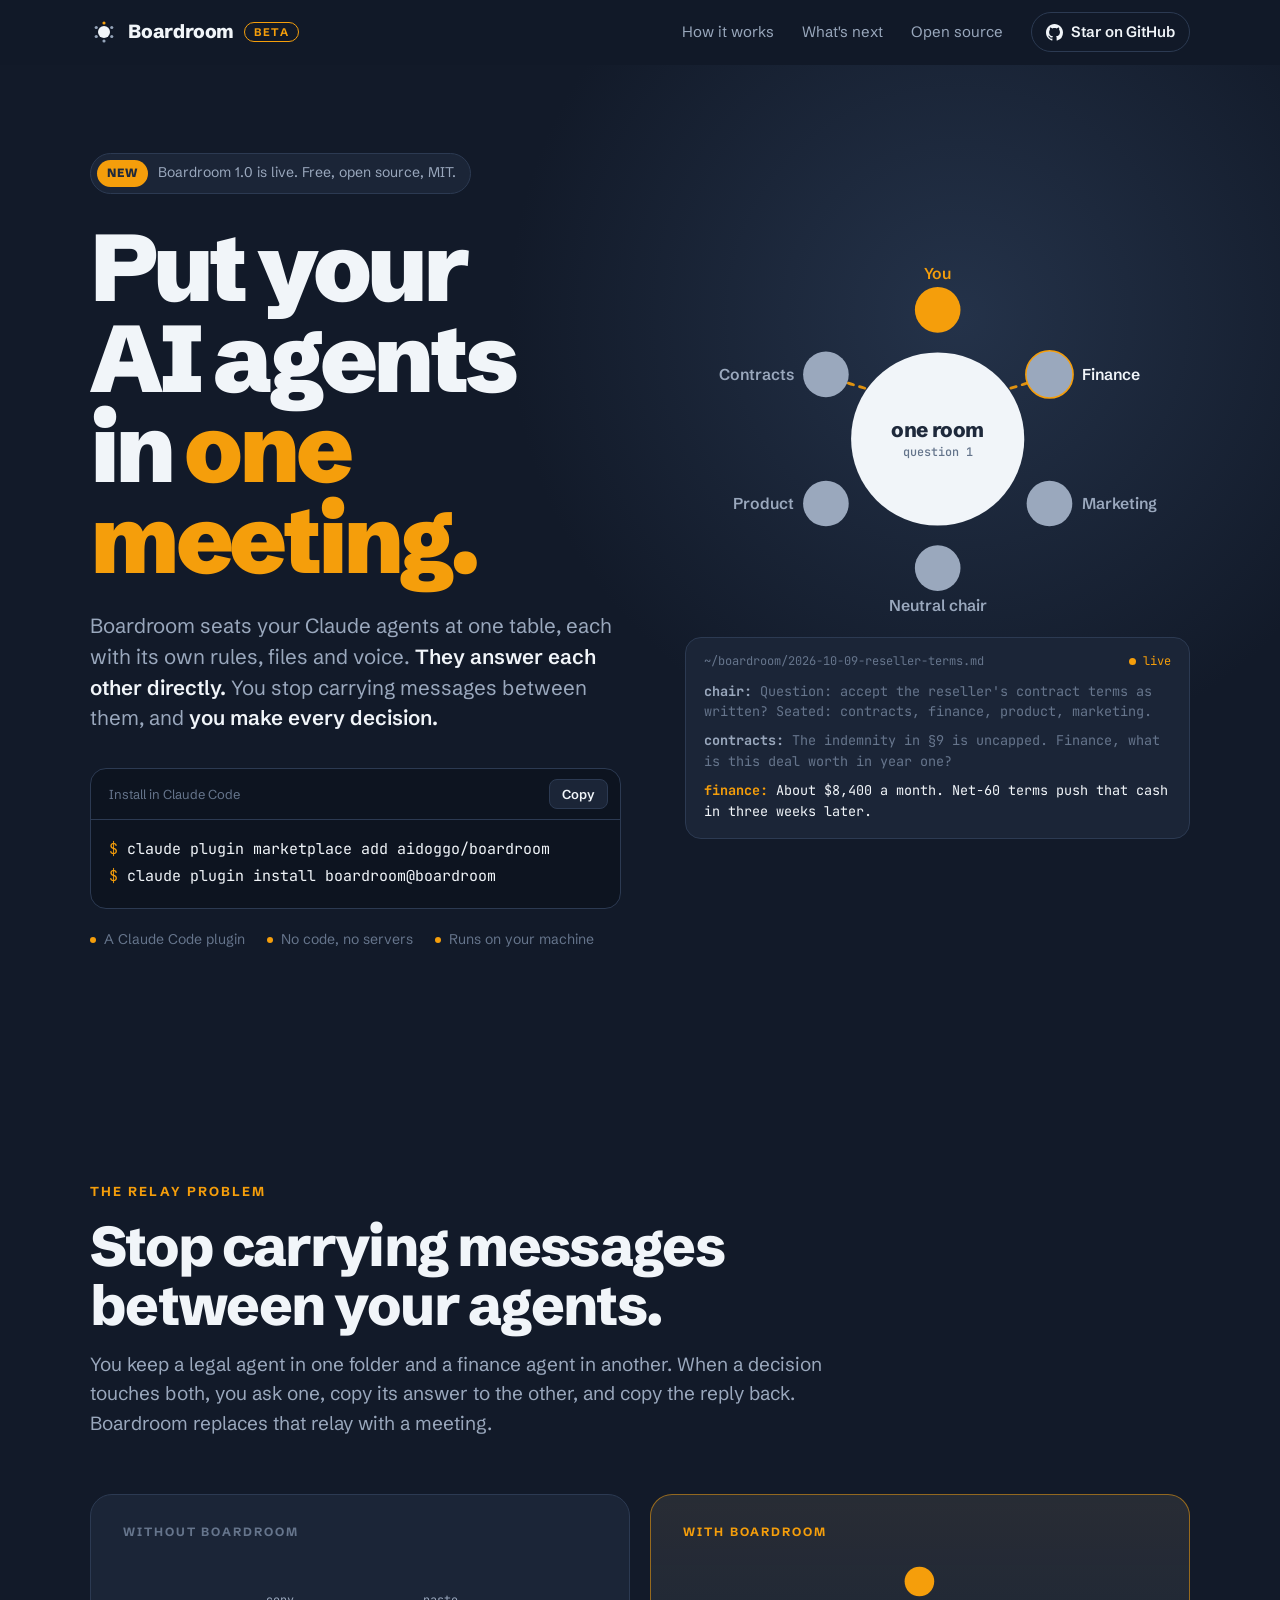
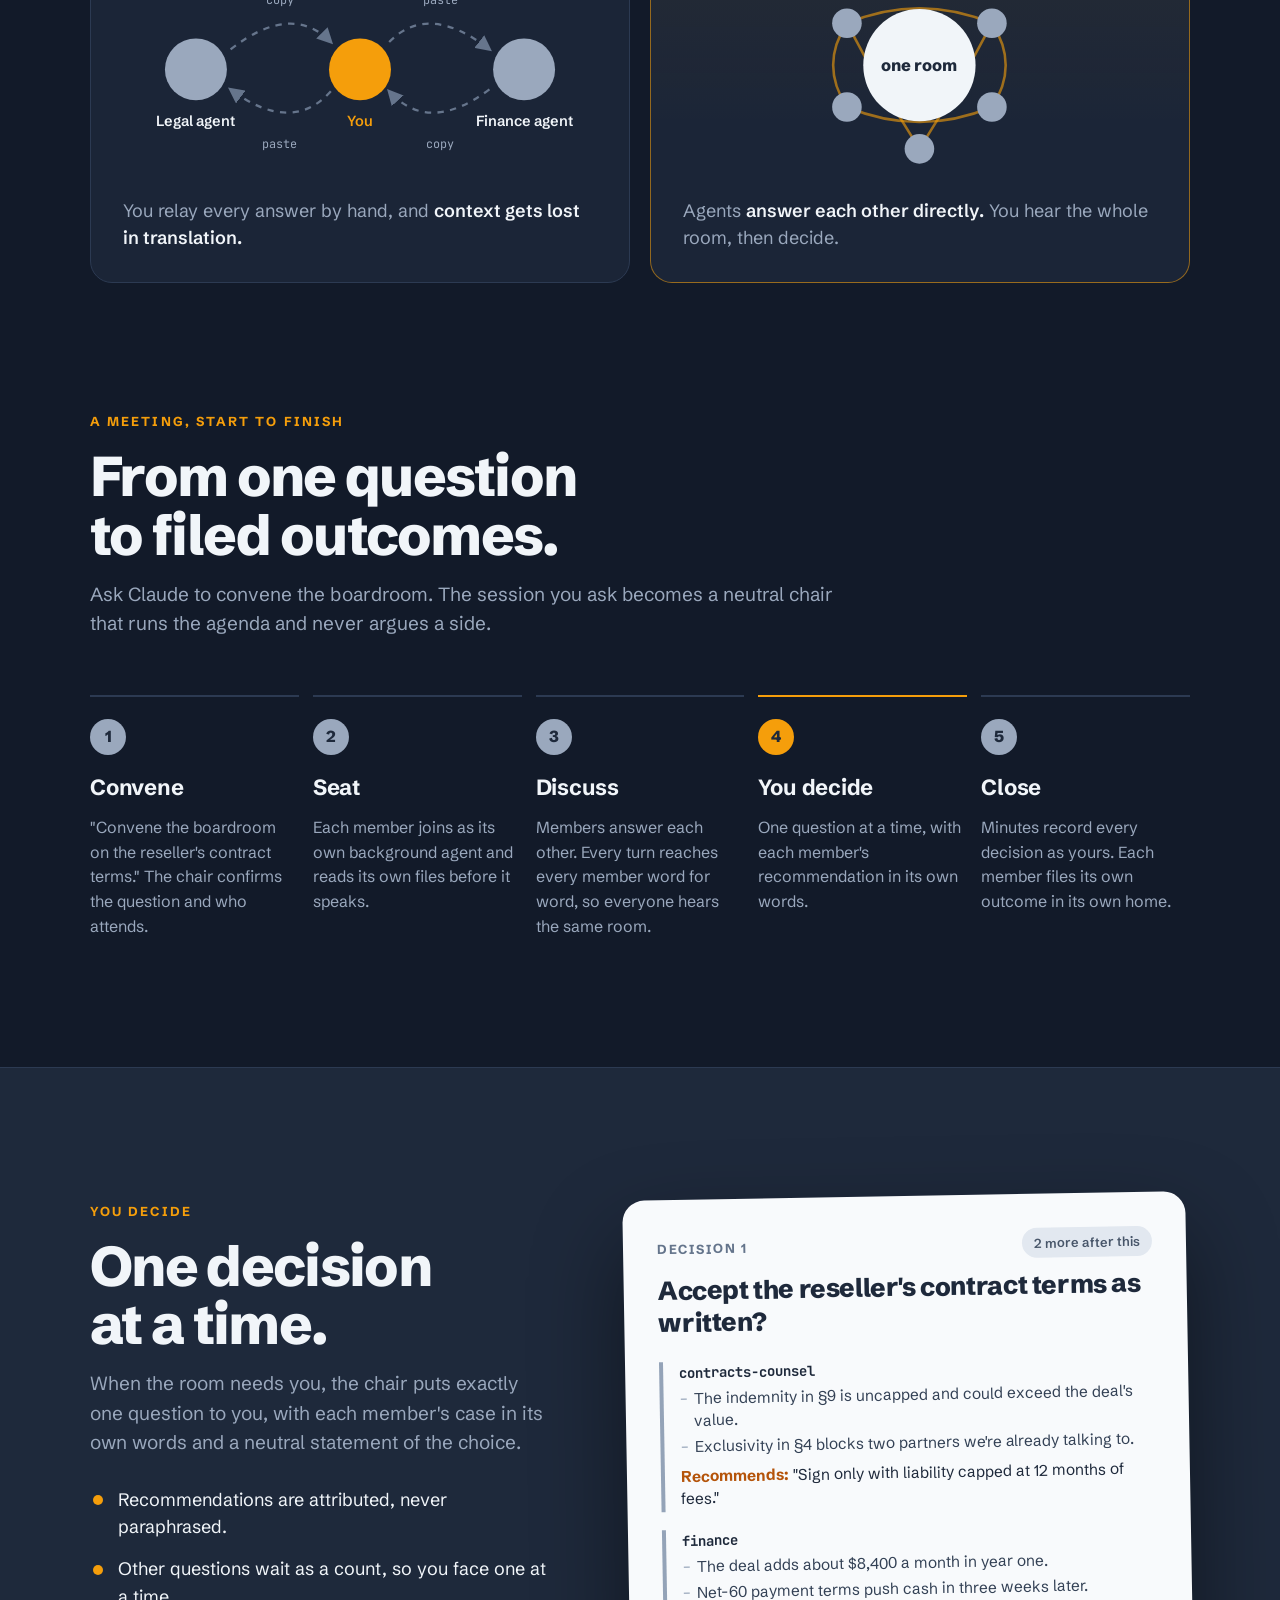
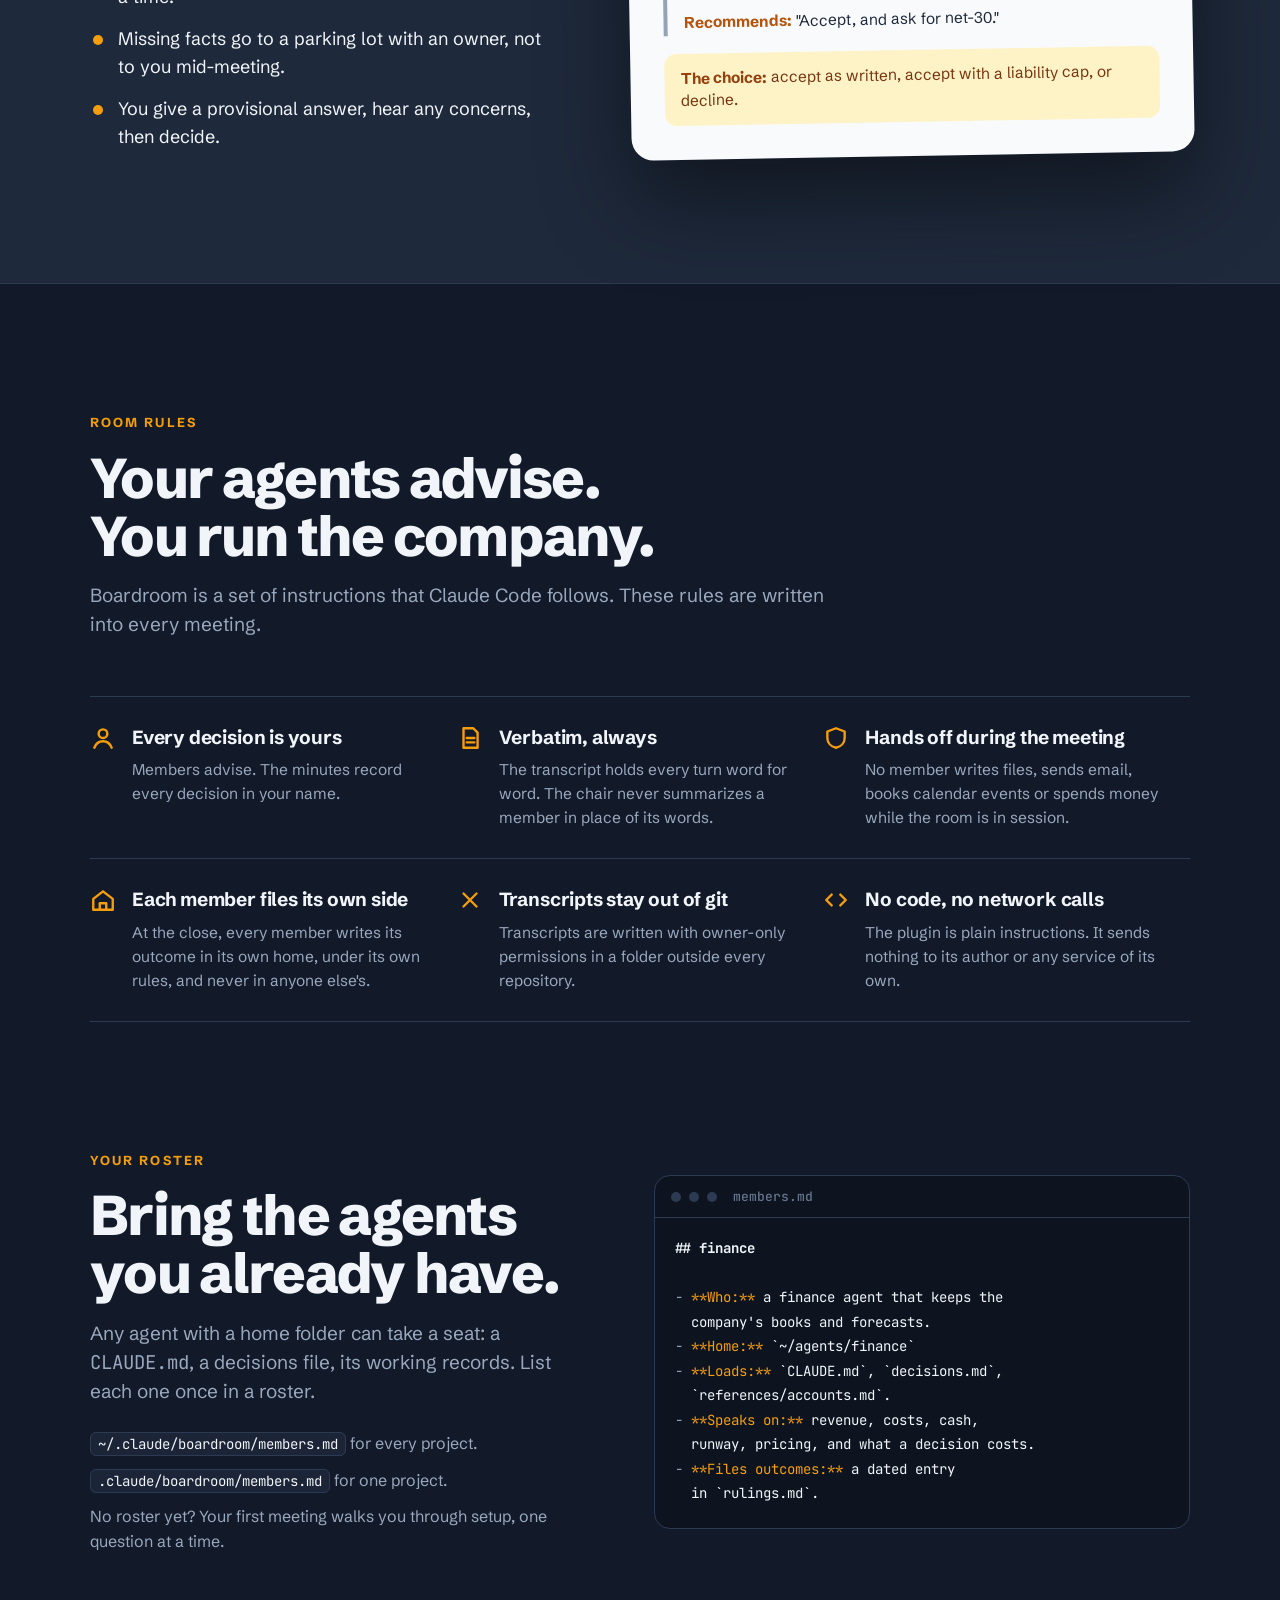
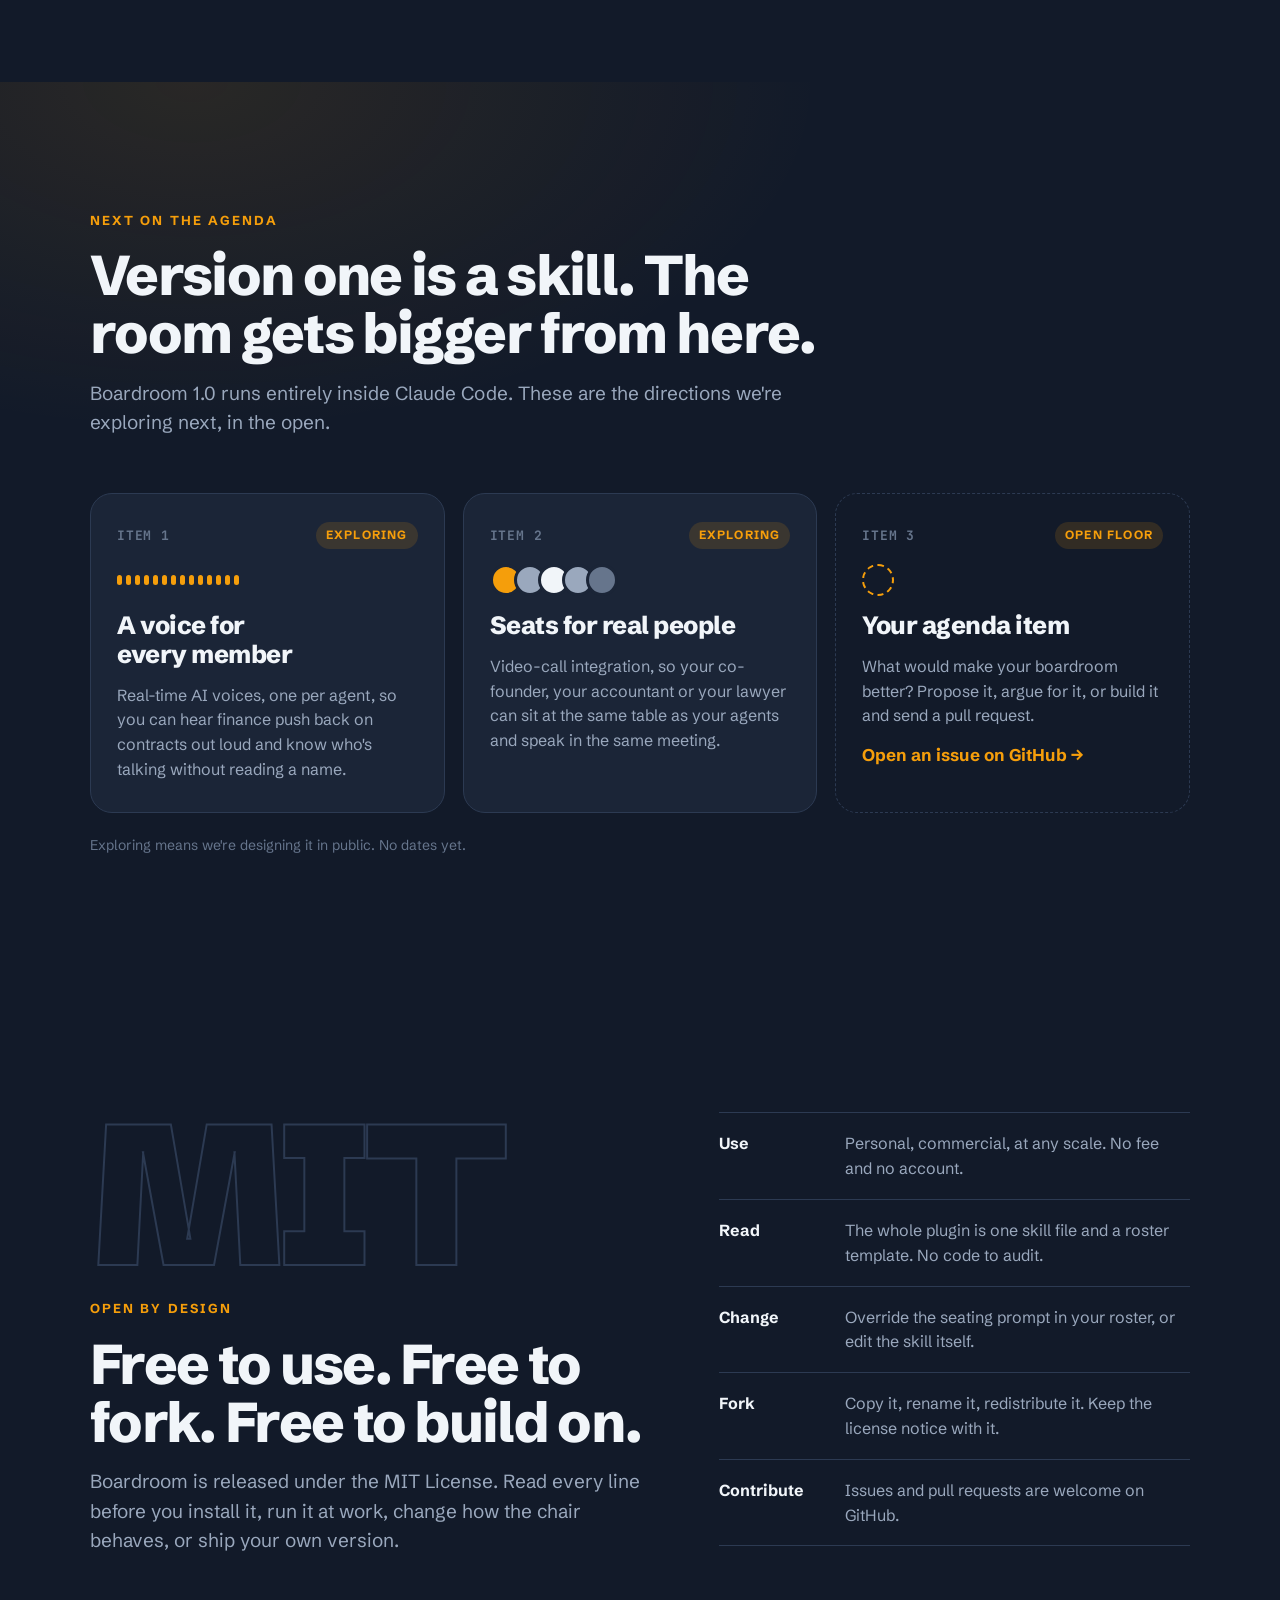
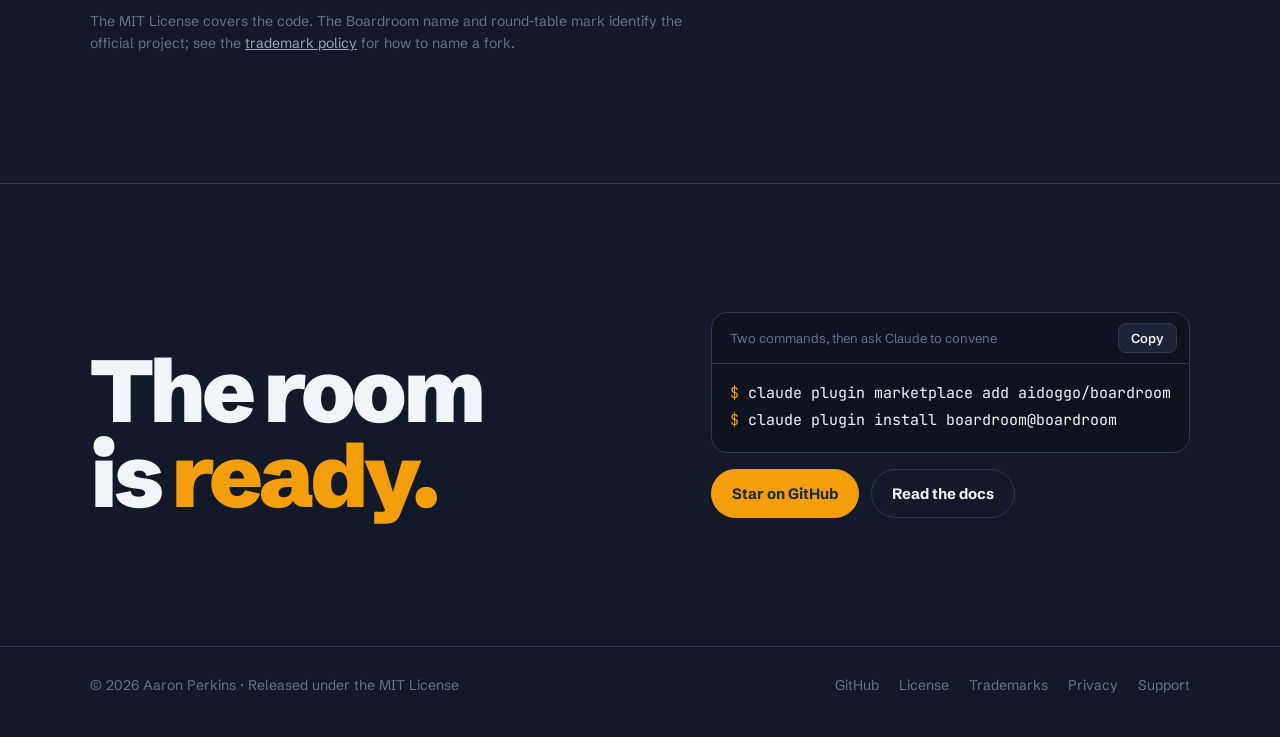
==== commit b739f3fa: "docs: describe roadmap features without third-party brand names Co-Authored-By: Claude Opus 5.5 <nor" ====
--- a/docs/index.html
+++ b/docs/index.html
@@ -478,13 +478,13 @@
         <div class="item-top"><span class="item-num">ITEM 1</span><span class="status">Exploring</span></div>
         <div class="wave" aria-hidden="true"><span></span><span></span><span></span><span></span><span></span><span></span><span></span><span></span><span></span><span></span><span></span><span></span><span></span><span></span></div>
         <h3>A voice for every member</h3>
-        <p>Real-time ElevenLabs voices, one per agent, so you can hear finance push back on contracts out loud and know who's talking without reading a name.</p>
+        <p>Real-time AI voices, one per agent, so you can hear finance push back on contracts out loud and know who's talking without reading a name.</p>
       </article>
       <article class="item">
         <div class="item-top"><span class="item-num">ITEM 2</span><span class="status">Exploring</span></div>
         <div class="faces" aria-hidden="true"><i style="background:#f59e0b"></i><i style="background:#9aa8bd"></i><i style="background:#f1f5f9"></i><i style="background:#9aa8bd"></i><i style="background:#66758c"></i></div>
         <h3>Seats for real people</h3>
-        <p>Zoom integration, so your co-founder, your accountant or your lawyer can sit at the same table as your agents and speak in the same meeting.</p>
+        <p>Video-call integration, so your co-founder, your accountant or your lawyer can sit at the same table as your agents and speak in the same meeting.</p>
       </article>
       <article class="item open">
         <div class="item-top"><span class="item-num">ITEM 3</span><span class="status">Open floor</span></div>
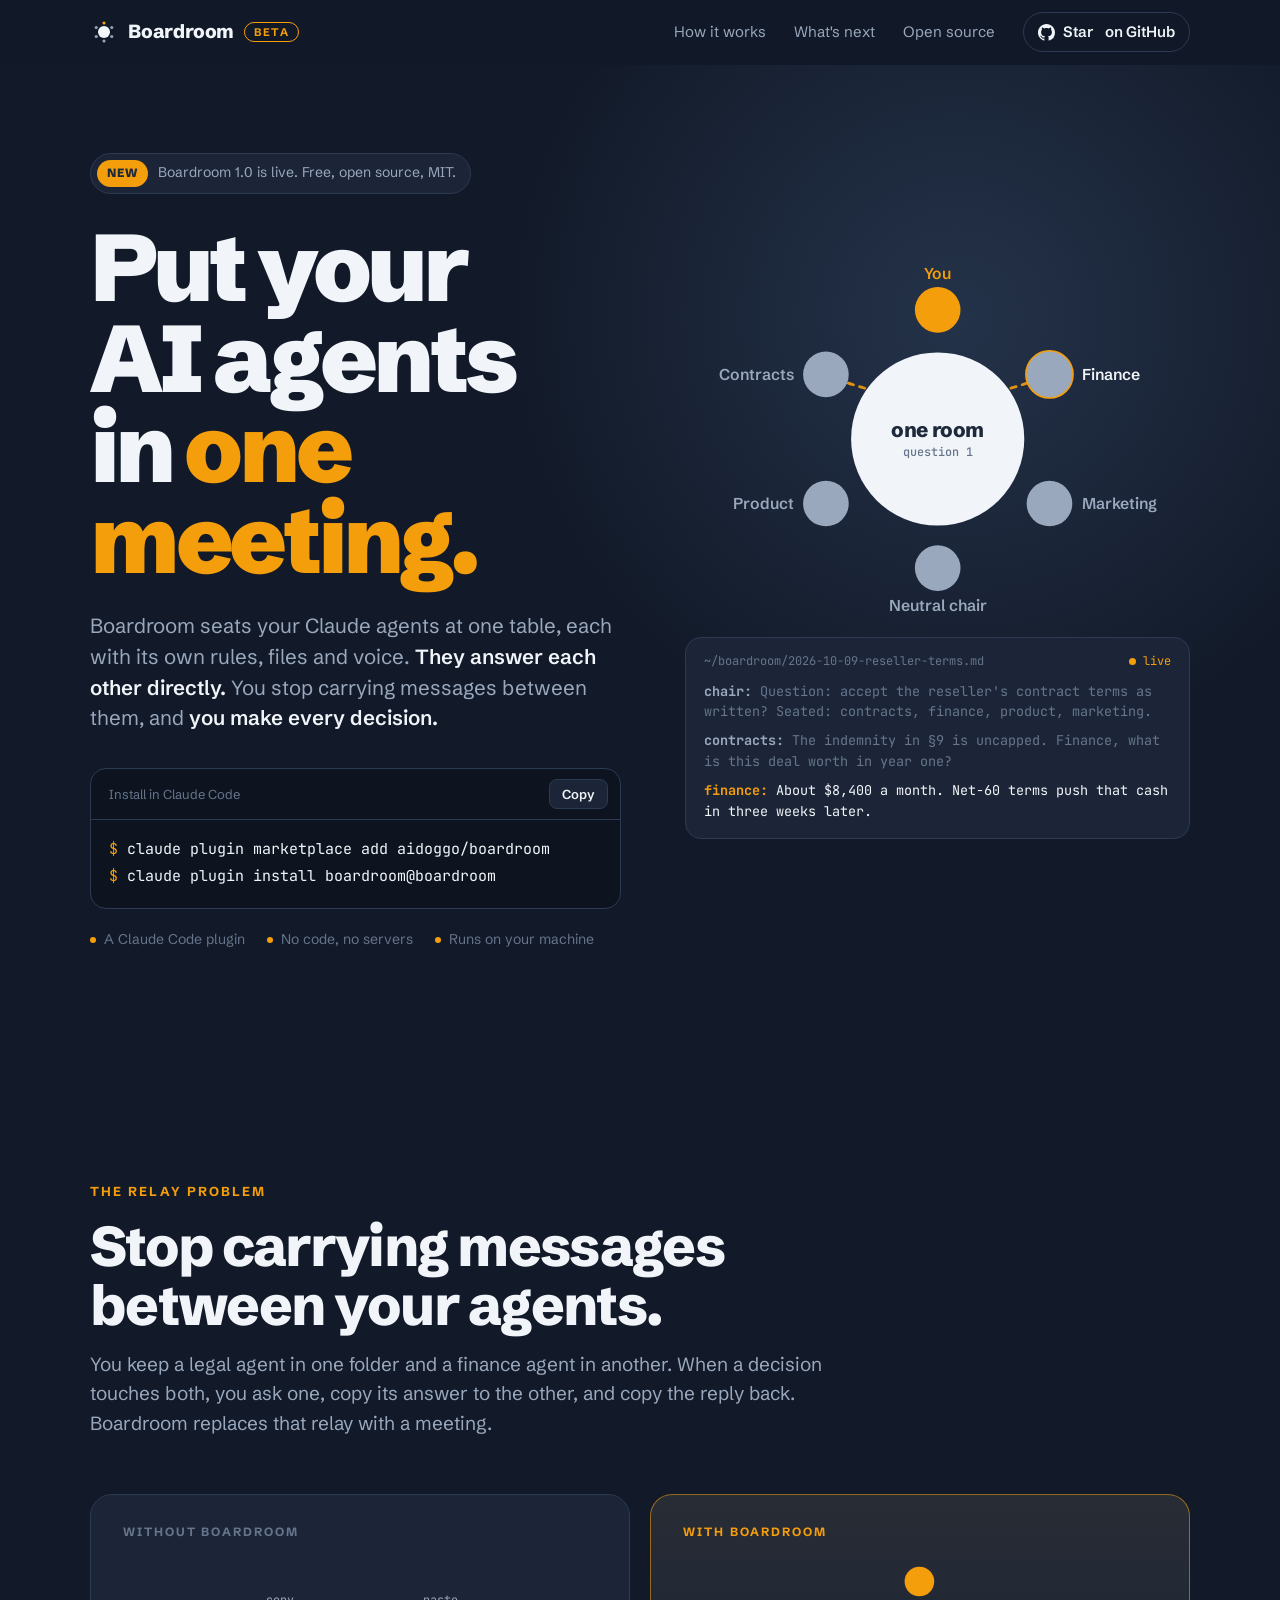
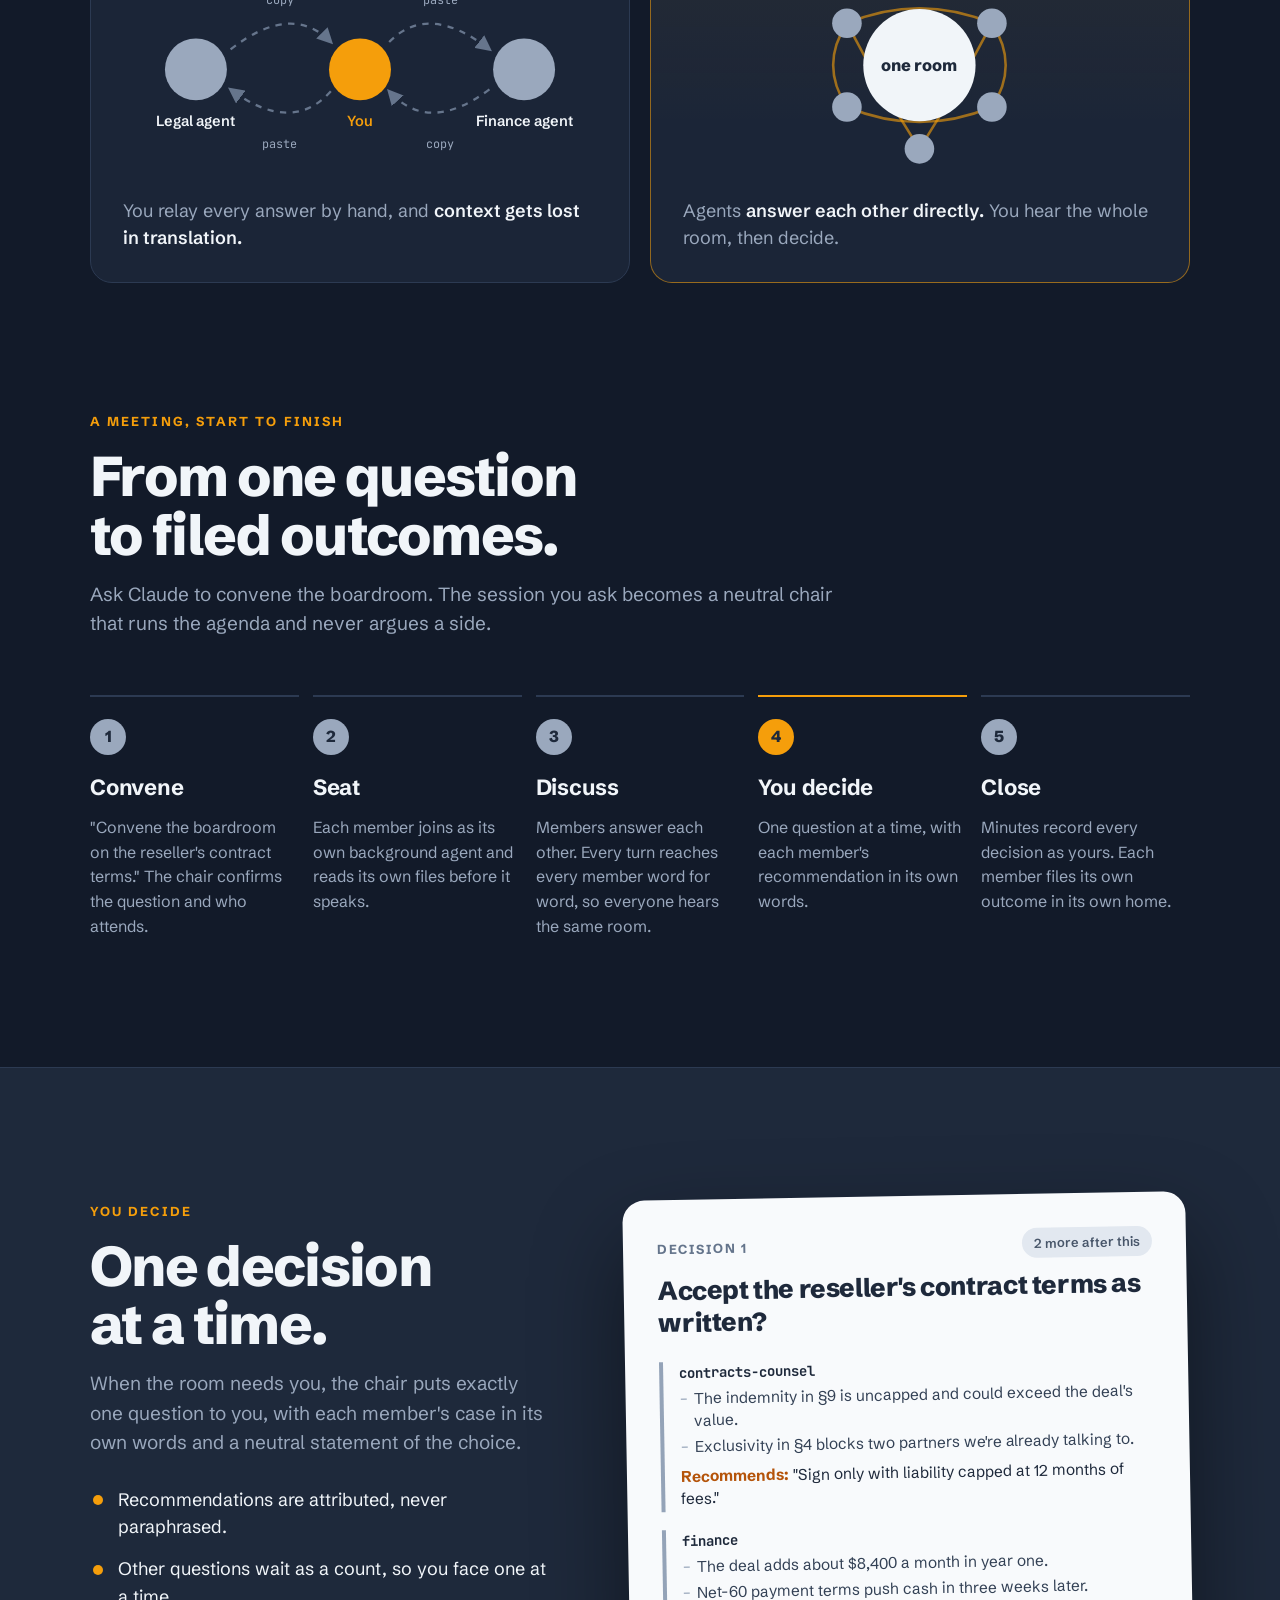
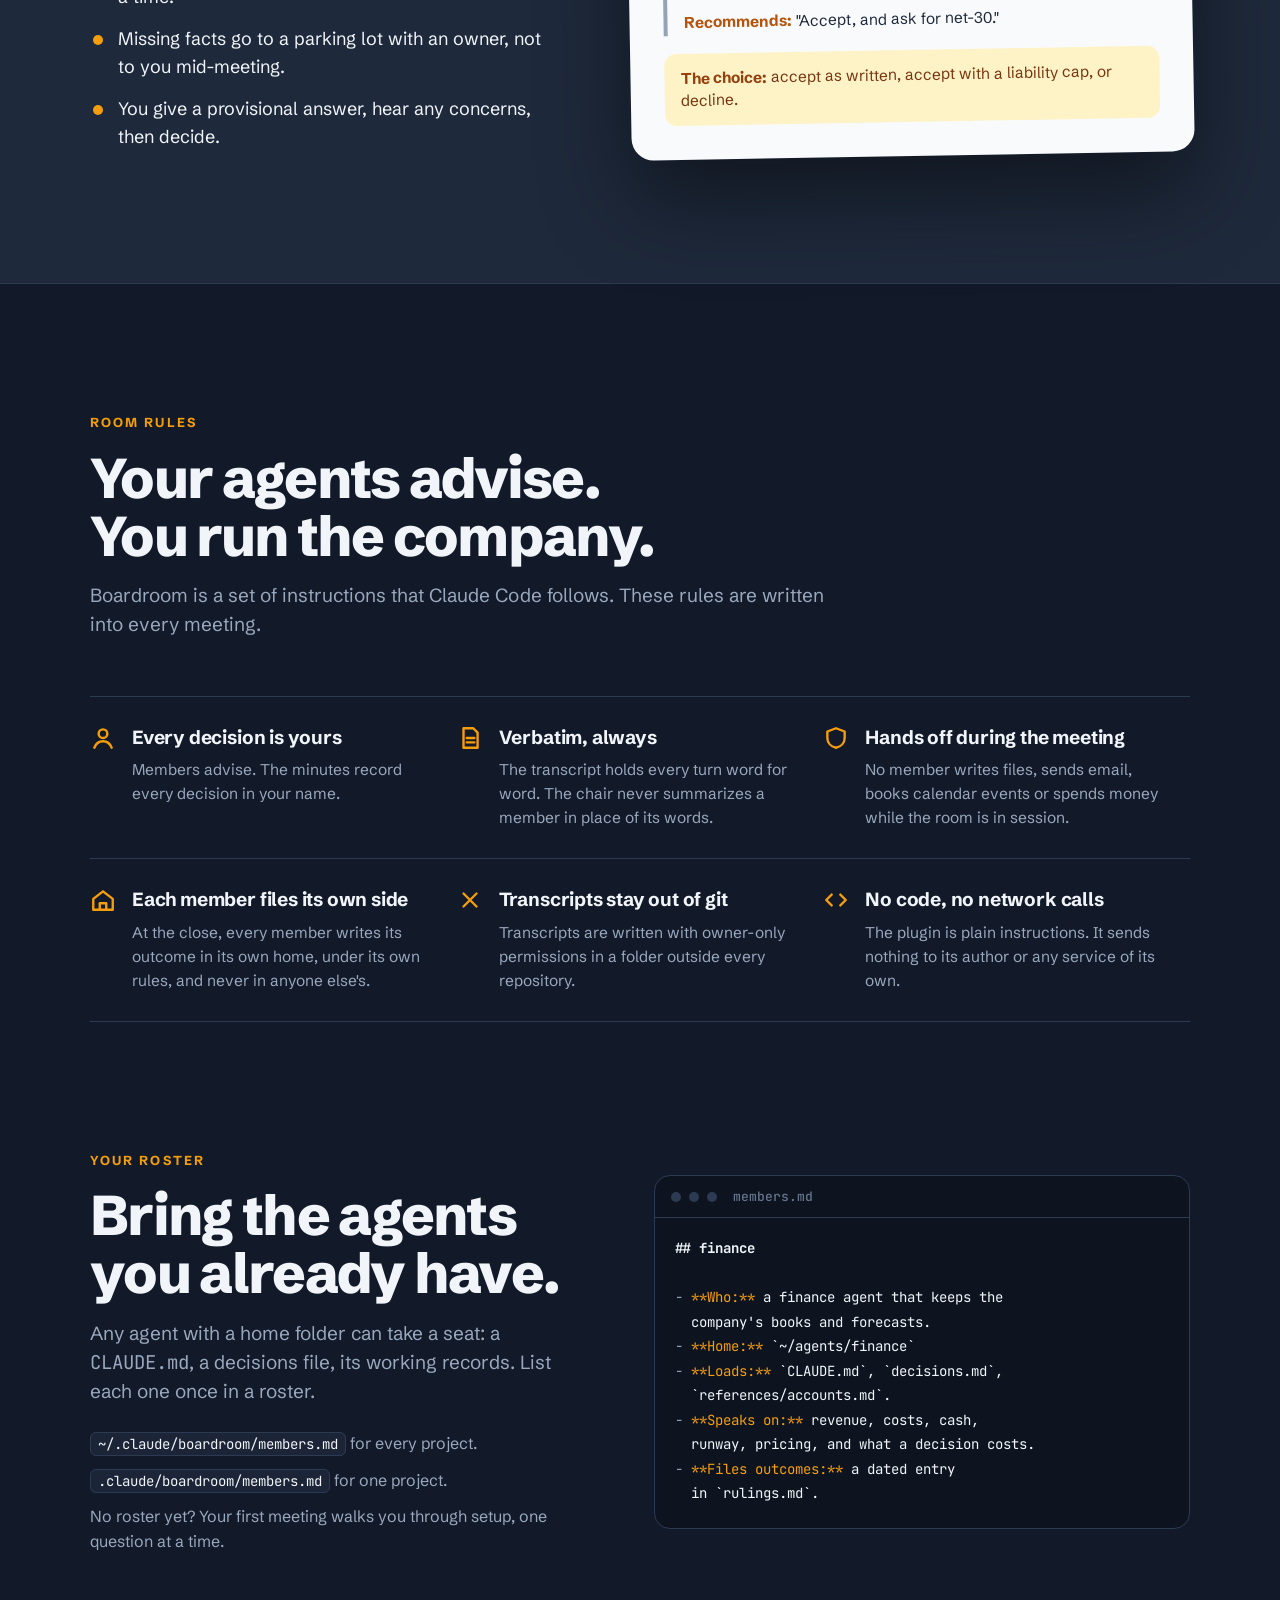
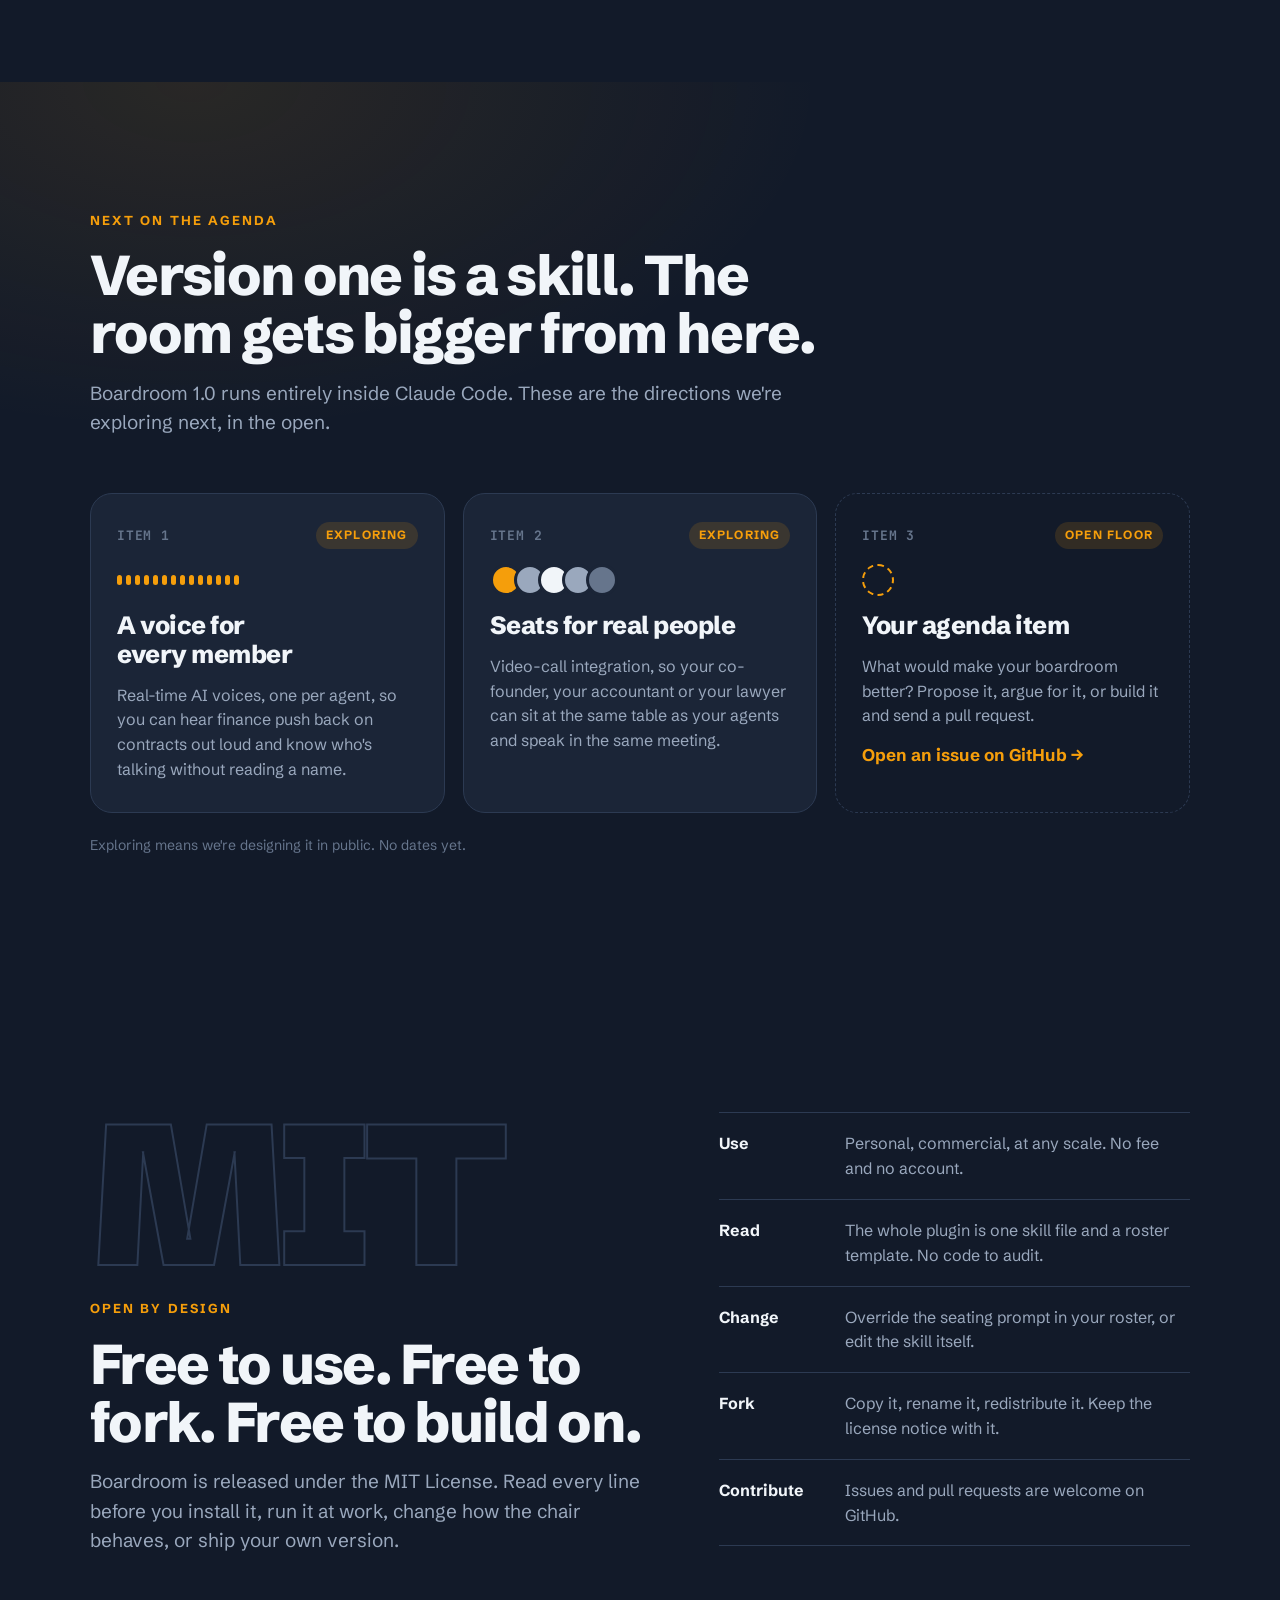
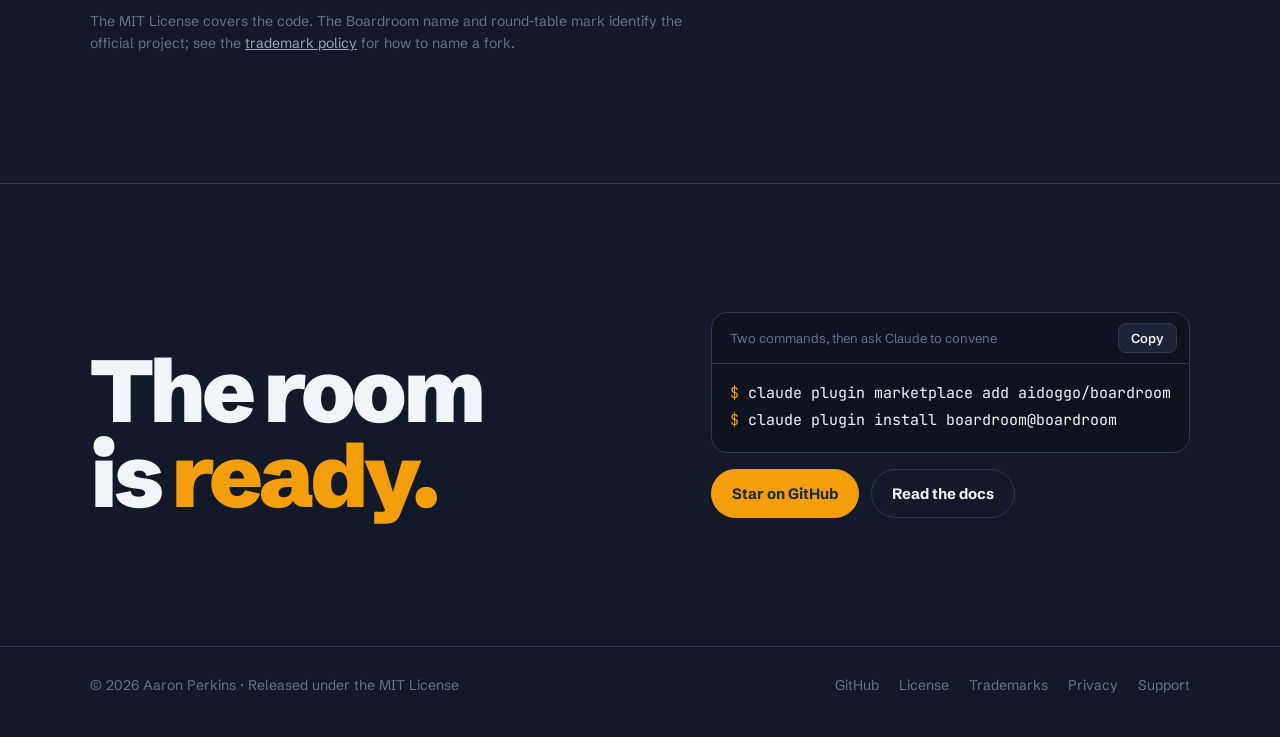
==== commit 7b0fee8f: "docs: wrap long lines on phone widths Install commands and the roster example now wrap inside their " ====
--- a/docs/index.html
+++ b/docs/index.html
@@ -242,6 +242,18 @@
 footer nav{display:flex;flex-wrap:wrap;gap:8px 20px}
 footer a{text-decoration:none}
 footer a:hover{color:var(--ink)}
+/* phone: wrap long lines inside their boxes instead of running past the edge */
+.gh{white-space:nowrap}
+.install pre .ln{display:block}
+@media (max-width:600px){
+  .gh-long{display:none}
+  .launch{border-radius:18px}
+  .install pre{white-space:pre-wrap;overflow-wrap:anywhere;overflow-x:visible;font-size:13px}
+  .install pre .ln{padding-left:2ch;text-indent:-2ch}
+  .file pre{white-space:pre-wrap;overflow-wrap:anywhere;overflow-x:visible;font-size:13px}
+  .transcript-top span:first-child{overflow-wrap:anywhere;min-width:0}
+}
+@media (max-width:360px){.brand .beta{display:none}}
 @media (prefers-reduced-motion:reduce){*,*::before,*::after{animation:none!important;transition:none!important}}
 </style>
 </head>
@@ -259,7 +271,7 @@
       <a class="hide-sm" href="#open">Open source</a>
       <a class="gh" href="https://github.com/aidoggo/boardroom">
         <svg viewBox="0 0 16 16" fill="currentColor" aria-hidden="true"><path d="M8 0C3.58 0 0 3.58 0 8c0 3.54 2.29 6.53 5.47 7.59.4.07.55-.17.55-.38 0-.19-.01-.82-.01-1.49-2.01.37-2.53-.49-2.69-.94-.09-.23-.48-.94-.82-1.13-.28-.15-.68-.52-.01-.53.63-.01 1.08.58 1.23.82.72 1.21 1.87.87 2.33.66.07-.52.28-.87.51-1.07-1.78-.2-3.64-.89-3.64-3.95 0-.87.31-1.59.82-2.15-.08-.2-.36-1.02.08-2.12 0 0 .67-.21 2.2.82.64-.18 1.32-.27 2-.27.68 0 1.36.09 2 .27 1.53-1.04 2.2-.82 2.2-.82.44 1.1.16 1.92.08 2.12.51.56.82 1.27.82 2.15 0 3.07-1.87 3.75-3.65 3.95.29.25.54.73.54 1.48 0 1.07-.01 1.93-.01 2.2 0 .21.15.46.55.38A8.013 8.013 0 0016 8c0-4.42-3.58-8-8-8z"/></svg>
-        Star on GitHub
+        Star<span class="gh-long">&nbsp;on GitHub</span>
       </a>
     </nav>
   </div>
@@ -276,8 +288,7 @@
       <p class="lede">Boardroom seats your Claude agents at one table, each with its own rules, files and voice. <strong>They answer each other directly.</strong> You stop carrying messages between them, and <strong>you make every decision.</strong></p>
       <div class="install">
         <div class="install-top"><span>Install in Claude Code</span><button class="copy" type="button" id="copy-hero" data-copy="claude plugin marketplace add aidoggo/boardroom&#10;claude plugin install boardroom@boardroom">Copy</button></div>
-        <pre><i>$ </i>claude plugin marketplace add aidoggo/boardroom
-<i>$ </i>claude plugin install boardroom@boardroom</pre>
+        <pre><span class="ln"><i>$ </i>claude plugin marketplace add aidoggo/boardroom</span><span class="ln"><i>$ </i>claude plugin install boardroom@boardroom</span></pre>
       </div>
       <div class="hero-meta"><span>A Claude Code plugin</span><span>No code, no servers</span><span>Runs on your machine</span></div>
     </div>
@@ -529,8 +540,7 @@
     <div>
       <div class="install">
         <div class="install-top"><span>Two commands, then ask Claude to convene</span><button class="copy" type="button" id="copy-final" data-copy="claude plugin marketplace add aidoggo/boardroom&#10;claude plugin install boardroom@boardroom">Copy</button></div>
-        <pre><i>$ </i>claude plugin marketplace add aidoggo/boardroom
-<i>$ </i>claude plugin install boardroom@boardroom</pre>
+        <pre><span class="ln"><i>$ </i>claude plugin marketplace add aidoggo/boardroom</span><span class="ln"><i>$ </i>claude plugin install boardroom@boardroom</span></pre>
       </div>
       <div class="btns">
         <a class="btn primary" href="https://github.com/aidoggo/boardroom">Star on GitHub</a>
